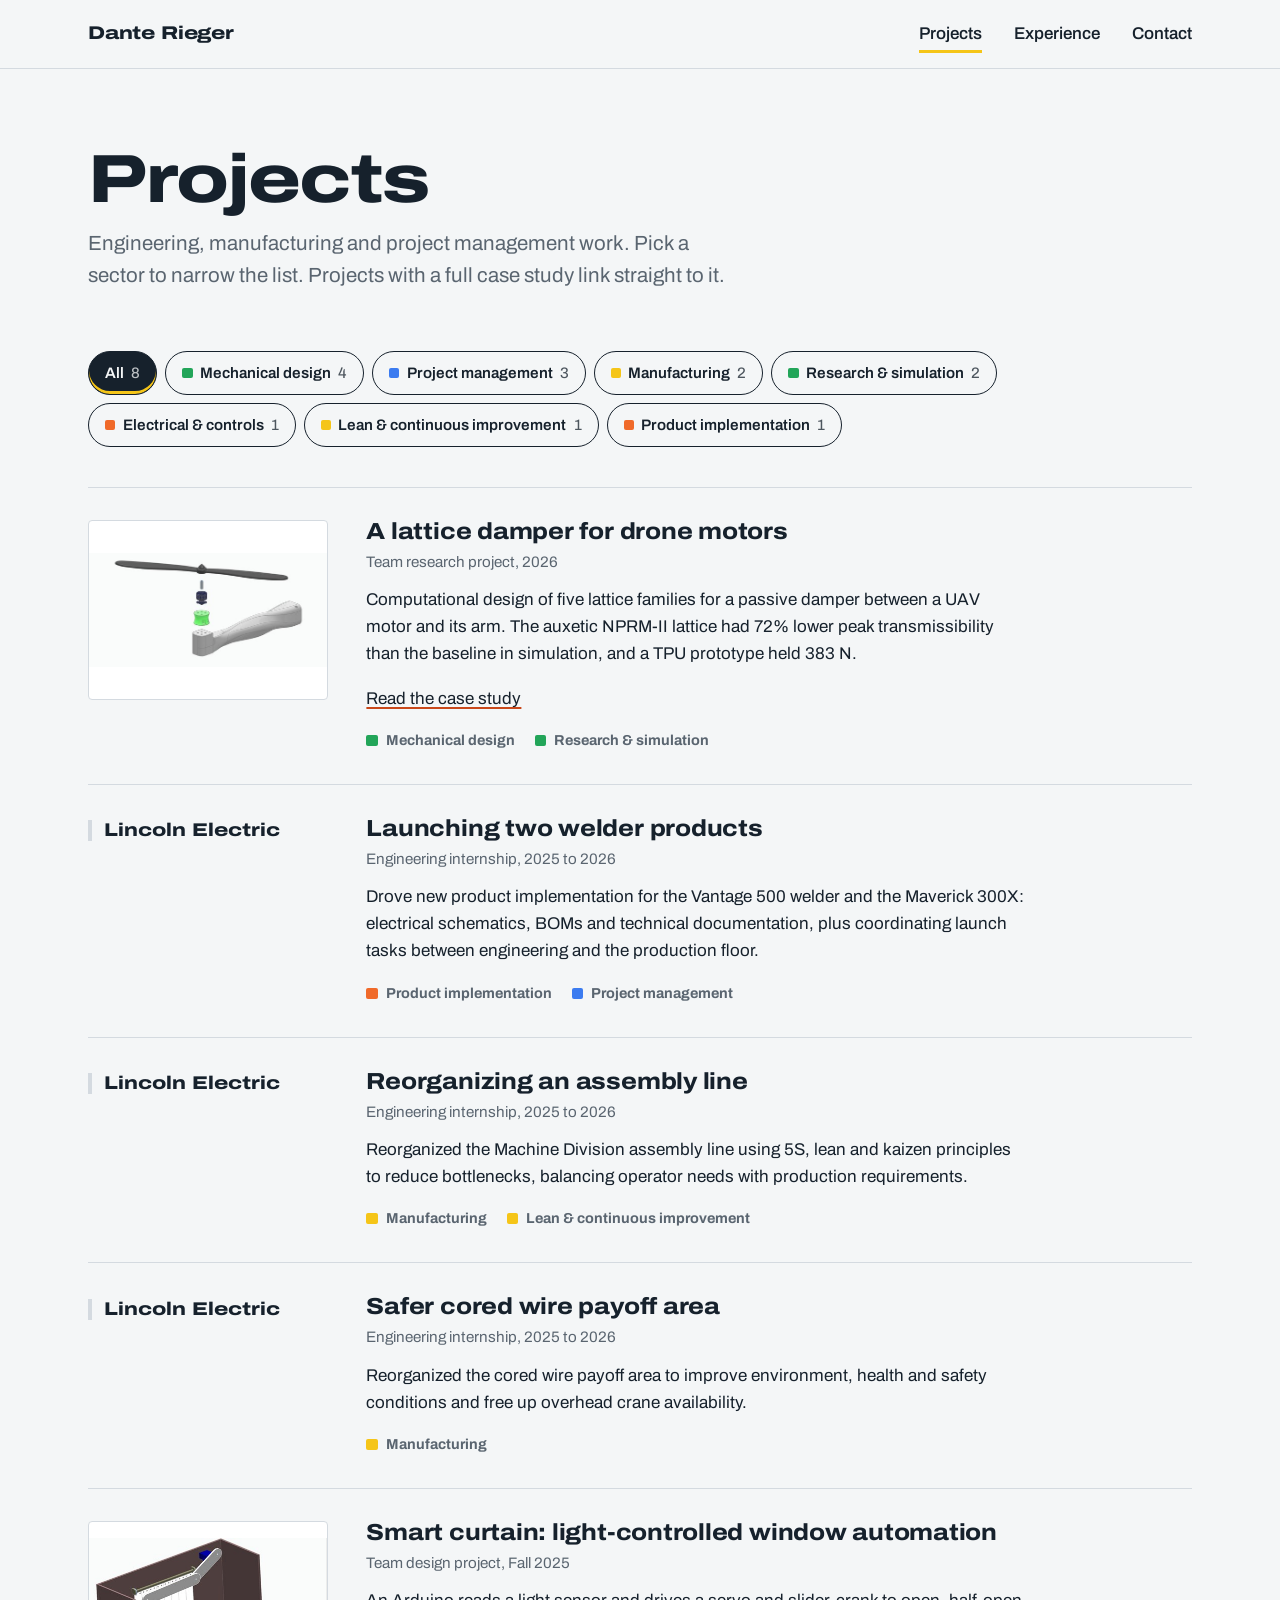
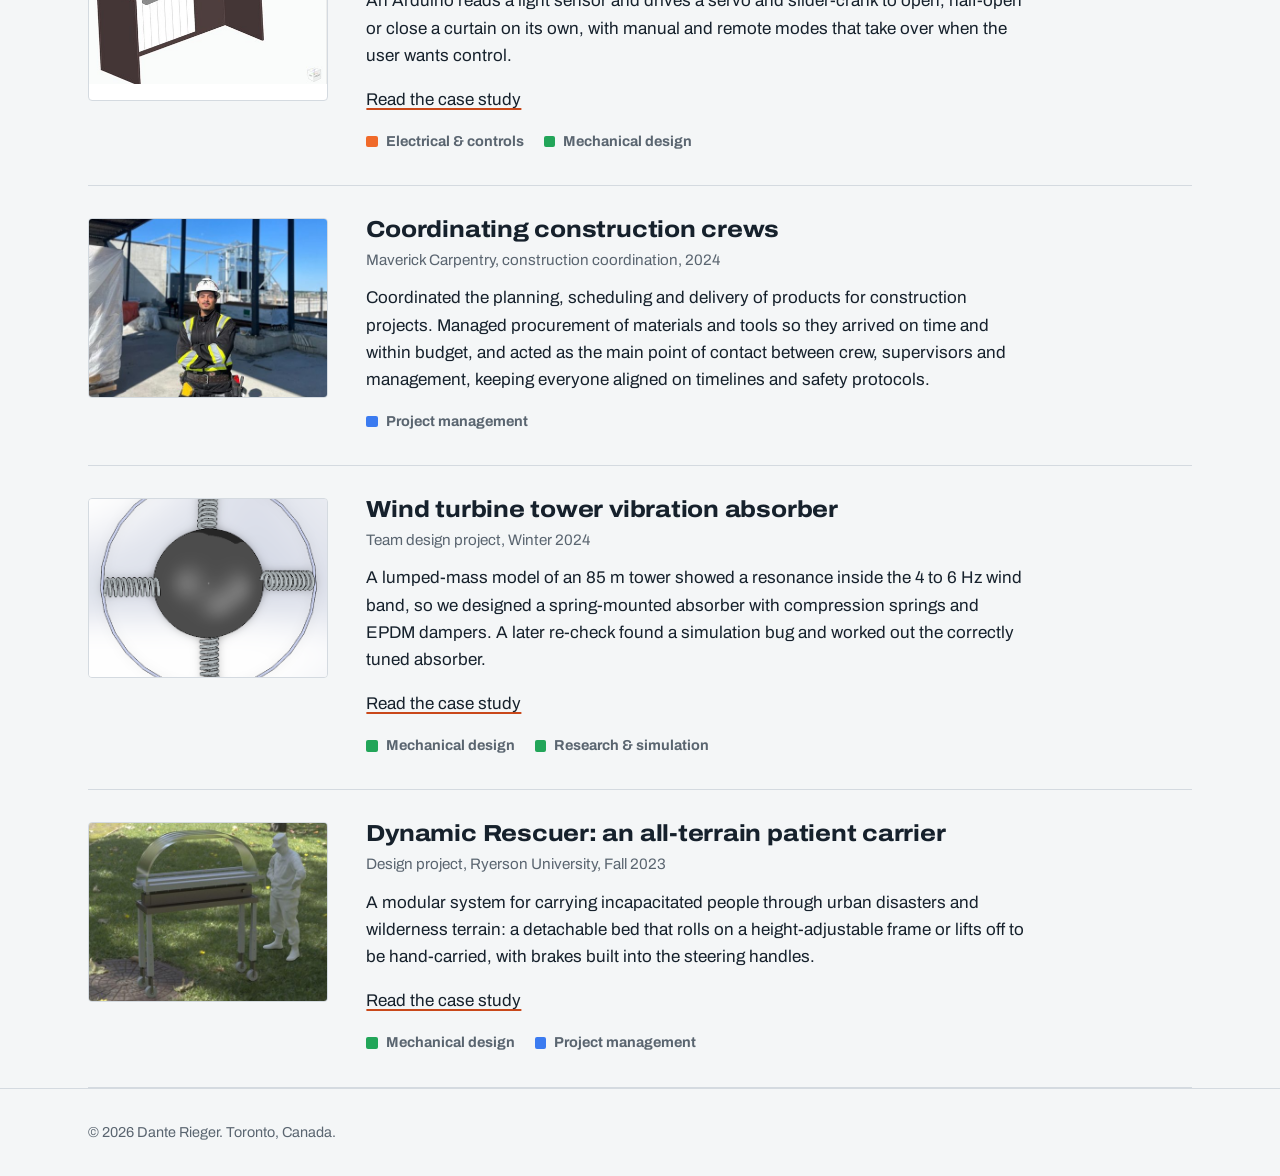
==== projects/index.html @ 5b29e5df "Add a copy button next to the contact email Co-Authored-By: Claude Opus 5.5 <noreply@anthropic.com> " ====
<!doctype html>
<html lang="en">
<head>
  <meta charset="utf-8">
  <meta name="viewport" content="width=device-width, initial-scale=1">
  <meta name="theme-color" content="#f4f6f7">
  <title>Projects | Dante Rieger</title>
  <meta name="description" content="Engineering, manufacturing and project management work by Dante Rieger, sorted by sector.">
  <link rel="canonical" href="https://danterieger.github.io/projects/">
  <meta property="og:type" content="website">
  <meta property="og:site_name" content="Dante Rieger">
  <meta property="og:url" content="https://danterieger.github.io/projects/">
  <meta property="og:title" content="Projects | Dante Rieger">
  <meta property="og:description" content="Engineering, manufacturing and project management work by Dante Rieger, sorted by sector.">
  <meta property="og:image" content="https://danterieger.github.io/assets/img/me/social-card.jpg">
  <meta property="og:image:width" content="1200">
  <meta property="og:image:height" content="630">
  <meta name="twitter:card" content="summary_large_image">
  <link rel="preconnect" href="https://fonts.googleapis.com">
  <link rel="preconnect" href="https://fonts.gstatic.com" crossorigin>
  <link href="https://fonts.googleapis.com/css2?family=Archivo:wdth,wght@62..125,100..900&display=swap" rel="stylesheet">
  <link rel="stylesheet" href="../assets/css/site.css?v=1795053204">
  <link rel="icon" href="data:image/svg+xml,%3Csvg xmlns='http://www.w3.org/2000/svg' viewBox='0 0 32 32'%3E%3Crect width='32' height='32' rx='6' fill='%2316212c'/%3E%3Cpath d='M7 9h18l-5 7 5 7H7l5-7z' fill='none' stroke='%234ade80' stroke-width='2.5' stroke-linejoin='round'/%3E%3C/svg%3E">
</head>
<body>
  <a class="skip" href="#main">Skip to content</a>

  <header class="site-header">
    <div class="wrap">
      <a class="brand" href="../">Dante Rieger</a>
      <nav class="site-nav" aria-label="Main">
        <ul>
          <li><a href="./" aria-current="page">Projects</a></li>
          <li><a href="../#experience">Experience</a></li>
          <li><a href="../#contact">Contact</a></li>
        </ul>
      </nav>
    </div>
  </header>

  <main id="main">
    <div class="wrap">
      <header class="page-head">
        <h1>Projects</h1>
        <p class="lede">Engineering, manufacturing and project management work. Pick a sector to narrow the list. Projects with a full case study link straight to it.</p>
      </header>

      <div role="group" aria-label="Filter projects by sector">
        <ul class="filters" data-filters></ul>
      </div>
      <p class="muted" data-filter-status aria-live="polite" hidden></p>

      <!--
        To add a project: copy one <li class="project"> block below.
        data-sectors takes a comma-separated list. Sector filter buttons are built
        automatically from whatever sectors appear here (e.g. "Electrical & controls",
        "Software & integration").
      -->
      <ol class="project-list" data-projects>
        <li class="project" id="uav-damper" data-sectors="Mechanical design,Research & simulation">
          <a class="project-thumb" href="uav-vibration-damper.html" tabindex="-1" aria-hidden="true">
            <img src="../assets/img/projects/uav-vibration-damper/exploded-assembly-thumb.jpg" alt="" loading="lazy" width="520" height="249">
          </a>
          <div>
            <h2><a href="uav-vibration-damper.html">A lattice damper for drone motors</a></h2>
            <p class="meta">Team research project, 2026</p>
            <p>Computational design of five lattice families for a passive damper between a UAV motor and its arm. The auxetic NPRM-II lattice had 72% lower peak transmissibility than the baseline in simulation, and a TPU prototype held 383 N.</p>
            <p><a href="uav-vibration-damper.html">Read the case study</a></p>
            <p class="sectors">Mechanical design, Research &amp; simulation</p>
          </div>
        </li>

        <li class="project" id="welder-launches" data-sectors="Product implementation,Project management">
          <p class="project-org" aria-hidden="true">Lincoln Electric</p>
          <div>
            <h2>Launching two welder products</h2>
            <p class="meta">Engineering internship, 2025 to 2026</p>
            <p>Drove new product implementation for the Vantage 500 welder and the Maverick 300X: electrical schematics, BOMs and technical documentation, plus coordinating launch tasks between engineering and the production floor.</p>
            <p class="sectors">Product implementation, Project management</p>
          </div>
        </li>

        <li class="project" id="assembly-line" data-sectors="Manufacturing,Lean & continuous improvement">
          <p class="project-org" aria-hidden="true">Lincoln Electric</p>
          <div>
            <h2>Reorganizing an assembly line</h2>
            <p class="meta">Engineering internship, 2025 to 2026</p>
            <p>Reorganized the Machine Division assembly line using 5S, lean and kaizen principles to reduce bottlenecks, balancing operator needs with production requirements.</p>
            <p class="sectors">Manufacturing, Lean &amp; continuous improvement</p>
          </div>
        </li>

        <li class="project" id="cored-wire" data-sectors="Manufacturing">
          <p class="project-org" aria-hidden="true">Lincoln Electric</p>
          <div>
            <h2>Safer cored wire payoff area</h2>
            <p class="meta">Engineering internship, 2025 to 2026</p>
            <p>Reorganized the cored wire payoff area to improve environment, health and safety conditions and free up overhead crane availability.</p>
            <p class="sectors">Manufacturing</p>
          </div>
        </li>

        <li class="project" id="smart-curtain" data-sectors="Electrical & controls,Mechanical design">
          <a class="project-thumb" href="smart-curtain.html" tabindex="-1" aria-hidden="true">
            <img src="../assets/img/projects/smart-curtain/cad-mechanism-thumb.jpg" alt="" loading="lazy" width="473" height="291">
          </a>
          <div>
            <h2><a href="smart-curtain.html">Smart curtain: light-controlled window automation</a></h2>
            <p class="meta">Team design project, Fall 2025</p>
            <p>An Arduino reads a light sensor and drives a servo and slider-crank to open, half-open or close a curtain on its own, with manual and remote modes that take over when the user wants control.</p>
            <p><a href="smart-curtain.html">Read the case study</a></p>
            <p class="sectors">Electrical &amp; controls, Mechanical design</p>
          </div>
        </li>
        <li class="project" id="construction" data-sectors="Project management">
          <div class="project-thumb is-photo" aria-hidden="true"><img src="../assets/img/projects/construction/site-thumb.jpg" style="object-position: 50% 78%" alt="" loading="lazy" width="520" height="694"></div>
          <div>
            <h2>Coordinating construction crews</h2>
            <p class="meta">Maverick Carpentry, construction coordination, 2024</p>
            <p>Coordinated the planning, scheduling and delivery of products for construction projects. Managed procurement of materials and tools so they arrived on time and within budget, and acted as the main point of contact between crew, supervisors and management, keeping everyone aligned on timelines and safety protocols.</p>
            <p class="sectors">Project management</p>
          </div>
        </li>

        <li class="project" id="wind-turbine-absorber" data-sectors="Mechanical design,Research & simulation">
          <a class="project-thumb" href="wind-turbine-absorber.html" tabindex="-1" aria-hidden="true">
            <img src="../assets/img/projects/wind-turbine-absorber/absorber-top.png" alt="" loading="lazy" width="515" height="567" style="object-fit: cover">
          </a>
          <div>
            <h2><a href="wind-turbine-absorber.html">Wind turbine tower vibration absorber</a></h2>
            <p class="meta">Team design project, Winter 2024</p>
            <p>A lumped-mass model of an 85 m tower showed a resonance inside the 4 to 6 Hz wind band, so we designed a spring-mounted absorber with compression springs and EPDM dampers. A later re-check found a simulation bug and worked out the correctly tuned absorber.</p>
            <p><a href="wind-turbine-absorber.html">Read the case study</a></p>
            <p class="sectors">Mechanical design, Research &amp; simulation</p>
          </div>
        </li>
        <li class="project" id="carrying-system" data-sectors="Mechanical design,Project management">
          <a class="project-thumb" href="dynamic-rescuer.html" tabindex="-1" aria-hidden="true">
            <img src="../assets/img/projects/dynamic-rescuer/render-thumb.jpg" alt="" loading="lazy" width="520" height="416" style="object-fit: cover">
          </a>
          <div>
            <h2><a href="dynamic-rescuer.html">Dynamic Rescuer: an all-terrain patient carrier</a></h2>
            <p class="meta">Design project, Ryerson University, Fall 2023</p>
            <p>A modular system for carrying incapacitated people through urban disasters and wilderness terrain: a detachable bed that rolls on a height-adjustable frame or lifts off to be hand-carried, with brakes built into the steering handles.</p>
            <p><a href="dynamic-rescuer.html">Read the case study</a></p>
            <p class="sectors">Mechanical design, Project management</p>
          </div>
        </li>

      </ol>
    </div>
  </main>

  <footer class="site-footer">
    <div class="wrap">
      <p>© 2026 Dante Rieger. Toronto, Canada.</p>
    </div>
  </footer>

  <script src="../assets/js/projects.js?v=1795053204" defer></script>
</body>
</html>
---- assets/css/site.css ----
/* Dante Rieger — personal site
   Palette taken from the shop floor: slate ink, safety-yellow floor marking, walkway orange.
   TPU green is reserved for the capstone lattice. */
:root {
  --paper: #f4f6f7;
  --panel: #e8efea;
  --ink: #16212c;
  --ink-2: #223140;
  --graphite: #5a6570;
  --rule: #d4dae0;
  --yellow: #f5c518;     /* floor marking: structural accents only, never small text on paper */
  --orange: #c9481a;     /* text-safe walkway orange for link underlines and focus */
  --green: #157a41;
  --tpu: #22a559;
  --tpu-light: #4ade80;
  --on-ink: #eef2f4;
  --on-ink-2: #b7c2cc;

  --font: "Archivo", system-ui, -apple-system, "Segoe UI", sans-serif;
  --measure: 66ch;
  --wrap: 74rem;
  --gutter: clamp(1rem, 4vw, 2.5rem);
  --section: clamp(4rem, 9vw, 7rem);
}

*,
*::before,
*::after { box-sizing: border-box; }

html { -webkit-text-size-adjust: 100%; scroll-behavior: smooth; }
@media (prefers-reduced-motion: reduce) { html { scroll-behavior: auto; } }

body {
  margin: 0;
  background: var(--paper);
  color: var(--ink);
  font-family: var(--font);
  font-size: 1.0625rem;
  line-height: 1.6;
  font-stretch: 100%;
  text-rendering: optimizeLegibility;
}

img { display: block; max-width: 100%; height: auto; }

a { color: var(--ink); text-decoration-color: var(--orange); text-underline-offset: 0.2em; text-decoration-thickness: 2px; }
a:hover { color: var(--orange); }

:focus-visible { outline: 3px solid var(--orange); outline-offset: 3px; border-radius: 2px; }

.skip {
  position: absolute; left: -999px; top: 0.5rem;
  background: var(--ink); color: var(--paper); padding: 0.5rem 0.75rem; z-index: 10;
}
.skip:focus { left: 0.5rem; }

.wrap { width: 100%; max-width: var(--wrap); margin-inline: auto; padding-inline: var(--gutter); }

/* Type scale */
h1, h2, h3 { margin: 0; color: inherit; text-wrap: balance; }
h1 { font-size: clamp(2.5rem, 5.6vw, 4.9rem); line-height: 0.98; font-weight: 800; font-stretch: 125%; letter-spacing: -0.02em; }
h2 { font-size: clamp(1.75rem, 3.4vw, 2.6rem); line-height: 1.05; font-weight: 760; font-stretch: 118%; letter-spacing: -0.01em; }
h3 { font-size: 1.25rem; line-height: 1.25; font-weight: 700; font-stretch: 108%; }
p { margin: 0 0 1em; max-width: var(--measure); }
.lede { font-size: clamp(1.125rem, 1.6vw, 1.3rem); line-height: 1.55; color: var(--graphite); max-width: 54ch; }
.muted { color: var(--graphite); }

/* Header */
.site-header { border-bottom: 1px solid var(--rule); background: var(--paper); }
.site-header .wrap { display: flex; align-items: center; justify-content: space-between; gap: 1rem; min-height: 4.25rem; flex-wrap: wrap; }
.brand { font-weight: 800; font-stretch: 125%; font-size: 1.15rem; color: var(--ink); text-decoration: none; letter-spacing: -0.01em; }
.site-nav ul { list-style: none; display: flex; gap: clamp(1rem, 3vw, 2rem); margin: 0; padding: 0; }
.site-nav a { color: var(--ink); text-decoration: none; font-weight: 550; padding-block: 0.4rem; border-bottom: 3px solid transparent; }
.site-nav a:hover, .site-nav a[aria-current="page"] { color: var(--ink); border-bottom-color: var(--yellow); }

/* Home header sits on the dark hero */
.site-header.on-ink { background: var(--ink); border-bottom-color: var(--ink-2); }
.site-header.on-ink .brand,
.site-header.on-ink .site-nav a { color: var(--on-ink); }

/* Sections */
.section { padding-block: var(--section); }
.section + .section { border-top: 1px solid var(--rule); }
.section-head { margin-bottom: clamp(2rem, 4vw, 3rem); }
.section-head p { margin-top: 0.75rem; }

/* Hero: dark band, photo, floor-marking stripe */
.hero { background: var(--ink); color: var(--on-ink); position: relative; overflow: hidden; }
.hero::after { content: ""; position: absolute; left: 0; right: 0; bottom: 0; height: 14px; background: var(--yellow); box-shadow: 0 -4px 0 var(--on-ink); }
.hero-grid { display: grid; grid-template-columns: minmax(0, 1.1fr) minmax(0, 0.9fr); min-height: min(86vh, 760px); }
.hero-copy { display: flex; flex-direction: column; justify-content: center; padding: clamp(3rem, 7vw, 6rem) clamp(1.5rem, 5vw, 4.5rem) clamp(4rem, 8vw, 6.5rem) max(var(--gutter), calc((100vw - var(--wrap)) / 2 + var(--gutter))); }
.hero h1 { color: #fff; margin-bottom: 1.5rem; }
.hero .lede { color: var(--on-ink-2); margin-bottom: 2.25rem; }
.hero-grid.is-text-only { grid-template-columns: minmax(0, 1fr); min-height: min(64vh, 560px); }
.hero-grid.is-text-only .hero-copy { max-width: calc(var(--wrap) + 2 * var(--gutter)); }
.hero-grid.is-text-only h1 { max-width: 16ch; }
.hero-photo { position: relative; margin: 0; }
.hero-photo img { position: absolute; inset: 0; width: 100%; height: 100%; object-fit: cover; object-position: 50% 35%; }
.hero-links { display: flex; flex-wrap: wrap; gap: 0.75rem 1.75rem; align-items: center; }
.hero-links .text-link { color: var(--on-ink); text-decoration-color: var(--yellow); }
.hero-links .text-link:hover { color: var(--yellow); }

.button {
  display: inline-block; background: var(--yellow); color: var(--ink); text-decoration: none;
  font-weight: 700; padding: 0.85rem 1.35rem; border-radius: 4px;
}
.button:hover { background: #ffd83d; color: var(--ink); }
.text-link { font-weight: 600; }

/* Credentials strip */
.credentials { padding-block: clamp(2.5rem, 5vw, 3.5rem); border-bottom: 1px solid var(--rule); }
.credentials ul { list-style: none; margin: 0; padding: 0; display: grid; grid-template-columns: repeat(4, minmax(0, 1fr)); gap: 1.5rem clamp(1.25rem, 3vw, 2.5rem); }
.credentials li { border-left: 4px solid var(--yellow); padding-left: 1rem; }
.credentials strong { display: block; font-size: clamp(1.6rem, 2.6vw, 2.2rem); font-stretch: 122%; font-weight: 800; line-height: 1.05; margin-bottom: 0.35rem; }
.credentials span { color: var(--graphite); font-size: 0.95rem; line-height: 1.4; display: block; }

/* What I do */
.capabilities { display: grid; grid-template-columns: repeat(2, minmax(0, 1fr)); gap: clamp(2rem, 4vw, 3rem) clamp(1.5rem, 4vw, 3.5rem); list-style: none; margin: 0; padding: 0; }
.capabilities li { border-top: 3px solid var(--ink); padding-top: 1.25rem; }
.capabilities h3 { margin-bottom: 0.6rem; font-size: 1.35rem; }
.capabilities p { color: var(--graphite); margin: 0; }

/* Featured project with the interactive lattice */
.feature { display: grid; grid-template-columns: minmax(0, 1fr) minmax(0, 1fr); gap: clamp(1.5rem, 4vw, 3.5rem); align-items: center; }
.feature h3 { font-size: clamp(1.4rem, 2.4vw, 1.85rem); font-stretch: 115%; font-weight: 760; margin-bottom: 0.9rem; }
.feature h3 a { text-decoration-color: var(--tpu); }
.feature .meta { color: var(--graphite); font-size: 0.95rem; margin-bottom: 0.9rem; }
.stat-row { display: flex; flex-wrap: wrap; gap: 1.25rem 2.25rem; margin: 1.25rem 0 1.75rem; padding: 0; list-style: none; }
.stat-row li { display: flex; flex-direction: column; }
.stat-row strong { font-size: 1.9rem; font-stretch: 120%; font-weight: 800; line-height: 1.1; color: var(--green); }
.stat-row span { color: var(--graphite); font-size: 0.9rem; max-width: 17ch; }
.more-link { margin-top: clamp(2rem, 4vw, 3rem); font-weight: 600; }

.lattice { margin: 0; }
.lattice-stage {
  background: var(--panel); border-radius: 6px; overflow: hidden; cursor: ew-resize;
  touch-action: pan-y; aspect-ratio: 6 / 5;
}
.lattice-stage svg { width: 100%; height: 100%; display: block; }
.lattice-path { fill: none; stroke: var(--tpu); stroke-width: 3; stroke-linejoin: round; vector-effect: non-scaling-stroke; }
.lattice-cell { fill: var(--tpu-light); fill-opacity: 0.35; stroke: var(--green); stroke-width: 3; stroke-linejoin: round; vector-effect: non-scaling-stroke; }
.lattice-controls { display: grid; grid-template-columns: auto 1fr; gap: 0.25rem 1rem; align-items: center; margin-top: 1rem; }
.lattice-controls label { font-weight: 650; font-size: 0.95rem; }
.lattice-controls output { grid-column: 1 / -1; font-size: 0.95rem; font-variant-numeric: tabular-nums; }
.lattice figcaption { margin-top: 0.5rem; font-size: 0.95rem; color: var(--graphite); max-width: 52ch; }
input[type="range"] { width: 100%; accent-color: var(--tpu); }

/* Experience timeline (a real sequence, newest first) */
.timeline { list-style: none; margin: 0; padding: 0; }
.timeline li { display: grid; grid-template-columns: 11rem minmax(0, 1fr); gap: 1.5rem; padding-block: 1.75rem; border-top: 1px solid var(--rule); }
.timeline li:last-child { border-bottom: 1px solid var(--rule); }
.timeline .when { color: var(--graphite); font-variant-numeric: tabular-nums; font-weight: 550; }
.timeline h3 { margin-bottom: 0.25rem; }
.timeline .org { color: var(--graphite); margin-bottom: 0.6rem; }
.timeline ul { margin: 0; padding-left: 1.1rem; max-width: var(--measure); }
.timeline ul li { display: list-item; border: 0; padding: 0; margin-bottom: 0.35rem; }
.timeline ul li:last-child { border: 0; }
.timeline p:last-child { margin-bottom: 0; }

.certs { margin-top: clamp(3rem, 6vw, 4.5rem); }
.certs h3 { font-size: 1.35rem; margin-bottom: 1.25rem; }
.cert-groups { max-width: 48rem; border-bottom: 1px solid var(--rule); }
.cert-group { border-top: 1px solid var(--rule); }
.cert-group summary {
  list-style: none; cursor: pointer; display: flex; align-items: center; gap: 0.75rem;
  padding: 1rem 0.25rem 1rem 0; font-weight: 750; font-stretch: 112%; font-size: 1.1rem;
}
.cert-group summary::-webkit-details-marker { display: none; }
.cert-group summary::after {
  content: ""; margin-left: auto; width: 0.6rem; height: 0.6rem; flex: none;
  border-right: 2.5px solid var(--ink); border-bottom: 2.5px solid var(--ink);
  transform: translateY(-25%) rotate(45deg); transition: transform 0.2s ease;
}
.cert-group[open] summary::after { transform: translateY(15%) rotate(-135deg); }
.cert-group summary:hover .cert-title { text-decoration: underline; text-decoration-color: var(--yellow); text-decoration-thickness: 3px; text-underline-offset: 0.2em; }
.cert-count { font-size: 0.85rem; font-weight: 700; font-stretch: 100%; background: var(--yellow); color: var(--ink); border-radius: 999px; min-width: 1.6rem; padding: 0.05rem 0.5rem; text-align: center; }
.cert-group .cert-list { padding: 0 0 1.25rem; }
.cert-list { list-style: none; margin: 0; padding: 0; display: grid; gap: 0.85rem; }
.cert-list li { border-left: 3px solid var(--rule); padding-left: 0.85rem; }
.cert-list a { text-decoration-color: var(--orange); }
@media (prefers-reduced-motion: reduce) { .cert-group summary::after { transition: none; } }
.cert-list strong { display: block; font-weight: 700; }
.cert-list span { color: var(--graphite); font-size: 0.95rem; }

/* Contact */
.contact { display: grid; grid-template-columns: auto minmax(0, 1fr); gap: clamp(1.5rem, 4vw, 3rem); align-items: center; }
.contact.is-text-only { grid-template-columns: minmax(0, 1fr); }
.contact-photo { width: clamp(7rem, 14vw, 10rem); aspect-ratio: 1; border-radius: 50%; object-fit: cover; box-shadow: 0 0 0 5px var(--yellow); }
.contact h2 { margin-bottom: 0.5rem; }
.contact .lede { margin-bottom: 1.25rem; }
.contact-email { font-size: clamp(1.3rem, 3.6vw, 2.5rem); font-weight: 800; font-stretch: 112%; color: var(--ink); text-decoration-color: var(--yellow); text-decoration-thickness: 4px; text-underline-offset: 0.15em; word-break: break-word; }
.contact-email:hover { color: var(--orange); }
.contact-links { display: flex; flex-wrap: wrap; gap: 0.75rem 2rem; list-style: none; padding: 0; margin: 1.5rem 0 0; font-weight: 600; }

.site-footer { border-top: 1px solid var(--rule); padding-block: 2rem; color: var(--graphite); font-size: 0.9rem; }
.site-footer p { margin: 0; }

/* Projects index */
.page-head { padding-block: clamp(3rem, 6vw, 5rem) clamp(1.5rem, 3vw, 2.5rem); }
.page-head h1 { font-size: clamp(2.4rem, 5.5vw, 4.25rem); margin-bottom: 1rem; }

.filters { display: flex; flex-wrap: wrap; gap: 0.5rem; margin: 0 0 2.5rem; padding: 0; list-style: none; }
.filters button {
  font: inherit; font-size: 0.95rem; font-weight: 600; color: var(--ink); background: transparent;
  border: 1.5px solid var(--ink); border-radius: 999px; padding: 0.45rem 1rem; cursor: pointer;
}
.filters button[aria-pressed="true"] { background: var(--ink); color: var(--paper); box-shadow: inset 0 -3px 0 var(--yellow); }
.filters button:hover:not([aria-pressed="true"]) { background: #fff6cf; }
.filters .count { font-weight: 450; opacity: 0.75; }

.project-list { list-style: none; margin: 0; padding: 0; }
.project { display: grid; grid-template-columns: 15rem minmax(0, 1fr); gap: clamp(1.25rem, 3vw, 2.5rem); padding-block: 2rem; border-top: 1px solid var(--rule); }
.project:last-child { border-bottom: 1px solid var(--rule); }
.project[hidden] { display: none; }
.project-thumb { background: #fff; border: 1px solid var(--rule); border-radius: 4px; overflow: hidden; aspect-ratio: 4 / 3; }
.project-thumb img { width: 100%; height: 100%; object-fit: contain; }
.project-org { margin: 0.2rem 0 0; font-weight: 800; font-stretch: 125%; font-size: 1.15rem; line-height: 1.15; color: var(--ink); border-left: 4px solid var(--rule); padding-left: 0.75rem; align-self: start; }
.project h2 { font-size: 1.45rem; font-stretch: 112%; margin-bottom: 0.35rem; }
.project h2 a { color: inherit; text-decoration: none; }
.project h2 a:hover { text-decoration: underline; text-decoration-color: var(--orange); }
.project .meta { color: var(--graphite); font-size: 0.95rem; margin-bottom: 0.75rem; }
.project .sectors { font-size: 0.9rem; color: var(--graphite); font-weight: 650; margin: 0.75rem 0 0; }

/* Case study */
.case-hero { padding-block: clamp(3rem, 6vw, 5rem) 0; }
.case-hero h1 { font-size: clamp(2.2rem, 5vw, 3.9rem); margin-bottom: 1.25rem; }
.case-meta { display: grid; grid-template-columns: repeat(auto-fit, minmax(12rem, 1fr)); gap: 1.25rem 2rem; margin: 2rem 0 0; padding: 1.5rem 0; border-block: 1px solid var(--rule); }
.case-meta dt { font-size: 0.9rem; color: var(--graphite); }
.case-meta dd { margin: 0.15rem 0 0; font-weight: 600; }
.case-figure { margin: clamp(2rem, 4vw, 3rem) 0 0; }
.case-figure img { background: #fff; border: 1px solid var(--rule); border-radius: 6px; width: 100%; }
.case-figure figcaption { margin-top: 0.6rem; color: var(--graphite); font-size: 0.95rem; }
.prose { max-width: 46rem; }
.prose h2 { margin: clamp(3rem, 6vw, 4.5rem) 0 1.25rem; font-size: clamp(1.6rem, 3vw, 2.2rem); }
.prose ol, .prose ul { padding-left: 1.25rem; max-width: var(--measure); }
.prose li { margin-bottom: 0.5rem; }
.table-scroll { overflow-x: auto; margin: 1.5rem 0; }
table { border-collapse: collapse; width: 100%; font-size: 0.97rem; font-variant-numeric: tabular-nums; }
th, td { text-align: left; padding: 0.65rem 0.9rem 0.65rem 0; border-bottom: 1px solid var(--rule); vertical-align: top; }
th { font-weight: 700; border-bottom: 2px solid var(--ink); }
tr.is-selected td { font-weight: 700; }
tr.is-selected td:first-child { box-shadow: inset 3px 0 0 var(--tpu); padding-left: 0.6rem; }
.wide-figure { margin: 2rem 0; }
.wide-figure img { background: #fff; border: 1px solid var(--rule); border-radius: 6px; }
.wide-figure figcaption { margin-top: 0.6rem; color: var(--graphite); font-size: 0.95rem; }
.poster-figure { max-width: 26rem; }
.back-link { display: inline-block; margin-top: 3rem; font-weight: 600; }

/* Responsive */
@media (max-width: 960px) {
  .credentials ul { grid-template-columns: repeat(2, minmax(0, 1fr)); }
}
@media (max-width: 860px) {
  .hero-grid { grid-template-columns: 1fr; min-height: 0; }
  .hero-copy { padding: 3rem var(--gutter) 2.5rem; }
  .hero-photo { aspect-ratio: 4 / 5; max-height: 34rem; }
  .feature, .capabilities { grid-template-columns: 1fr; }
  .lattice-stage { aspect-ratio: 4 / 3; }
}
@media (max-width: 640px) {
  .timeline > li { grid-template-columns: 1fr; gap: 0.35rem; }
  .project { grid-template-columns: 1fr; }
  .project-thumb { max-width: 22rem; }
  .project-org { margin: 0; }
  .contact { grid-template-columns: 1fr; }
  .site-header .wrap { padding-block: 0.75rem; }
}

/* ===== v3: light editorial base + colour chapters ===== */

/* Intro: large name, quiet fact row, statement */
.intro { padding-block: clamp(2.5rem, 6vw, 5rem) clamp(3.5rem, 7vw, 6rem); border-bottom: 1px solid var(--rule); }
.name > span { display: block; }
.name > span + span { text-align: right; }
.name {
  display: block;
  font-size: clamp(3.4rem, 12.4vw, 11.25rem); line-height: 0.92; font-weight: 800; font-stretch: 125%;
  letter-spacing: -0.035em; margin: 0 0 clamp(1.5rem, 3vw, 2.5rem);
}
.intro-meta {
  list-style: none; margin: 0; padding: 0.9rem 0 0; border-top: 2px solid var(--ink);
  display: grid; grid-template-columns: repeat(4, minmax(0, 1fr)); gap: 1rem clamp(1rem, 3vw, 2rem);
  font-size: 0.95rem; line-height: 1.45; font-weight: 600;
}
.intro-meta span { color: var(--graphite); font-weight: 450; }
.intro-meta a { font-weight: 600; }
.intro-body { display: grid; grid-template-columns: minmax(0, 1.6fr) minmax(0, 1fr); gap: clamp(1.5rem, 5vw, 5rem); margin-top: clamp(3rem, 7vw, 6rem); align-items: end; }
.statement { margin: 0; font-size: clamp(2.4rem, 5.2vw, 4.5rem); line-height: 1.0; font-weight: 760; font-stretch: 115%; letter-spacing: -0.015em; max-width: 18ch; text-wrap: balance; }
.intro-body .lede { margin-bottom: 1.5rem; }
.intro .button { background: var(--ink); color: var(--paper); }
.intro .button:hover { background: var(--ink-2); color: #fff; }

/* Colour chapters (one per major body of work) */
.chapter { padding-block: clamp(4.5rem, 10vw, 8rem); }
.chapter-grid { display: grid; grid-template-columns: minmax(0, 1fr) minmax(0, 1fr); gap: clamp(2rem, 6vw, 5.5rem); align-items: center; }
.chapter h2 { font-size: clamp(2.1rem, 4.4vw, 3.6rem); line-height: 1.0; font-stretch: 120%; margin: 0 0 1.25rem; }
.chapter-meta { font-size: 0.95rem; font-weight: 600; margin-bottom: 1rem; }
.chapter-copy > p:not(.chapter-meta) { font-size: 1.1rem; }
.chapter-stats { list-style: none; display: flex; flex-wrap: wrap; gap: 1.5rem 3rem; margin: 2rem 0 2.25rem; padding: 0; }
.chapter-stats li { display: flex; flex-direction: column; max-width: 15rem; }
.chapter-stats strong { font-size: clamp(2.4rem, 4.5vw, 3.6rem); font-weight: 800; font-stretch: 125%; line-height: 1; margin-bottom: 0.4rem; }
.chapter-stats span { font-size: 0.95rem; line-height: 1.4; }
.chapter-list { margin: 1.5rem 0 2.25rem; padding-left: 1.1rem; }
.chapter-list li { margin-bottom: 0.4rem; font-weight: 550; }
.chapter-link { font-weight: 700; font-size: 1.05rem; text-decoration-thickness: 2px; }

.chapter-capstone { background: #0b4a2c; color: #e9f5ee; }
.chapter-capstone h2 { color: #fff; }
.chapter-capstone .chapter-meta, .chapter-capstone .chapter-stats span { color: #a9d8bc; }
.chapter-capstone .chapter-stats strong { color: var(--tpu-light); }
.chapter-capstone .chapter-link { color: #fff; text-decoration-color: var(--tpu-light); }
.chapter-capstone .chapter-link:hover { color: var(--tpu-light); }
.chapter-capstone .lattice-controls, .chapter-capstone .lattice-controls output { color: #e9f5ee; }
.chapter-capstone .lattice figcaption { color: #a9d8bc; }
.chapter-capstone :focus-visible { outline-color: var(--tpu-light); }

.chapter-floor { background: var(--yellow); color: var(--ink); }
.chapter-floor .chapter-meta { color: #4a3b00; }
.chapter-floor .chapter-link { color: var(--ink); text-decoration-color: var(--ink); }
.chapter-floor .chapter-link:hover { color: #000; }
.chapter-floor :focus-visible { outline-color: var(--ink); }
.chapter-figure { margin: 0; display: flex; flex-direction: column; align-items: flex-start; justify-self: center; }
.chapter-figure strong { font-size: clamp(9rem, 26vw, 20rem); line-height: 0.8; font-weight: 800; font-stretch: 125%; letter-spacing: -0.05em; }
.chapter-figure span { font-size: 1.1rem; font-weight: 650; margin-top: 0.75rem; max-width: 14ch; }

/* Project index */
.index-head { display: flex; justify-content: space-between; align-items: baseline; gap: 1rem; flex-wrap: wrap; }
.index-head a { font-weight: 600; }
.index-list { list-style: none; margin: 0; padding: 0; counter-reset: ix 8; border-top: 2px solid var(--ink); }
.index-list li { counter-increment: ix -1; border-bottom: 1px solid var(--rule); }
.index-list a {
  display: grid; grid-template-columns: 3rem minmax(0, 2.2fr) minmax(0, 1.3fr) 5rem; gap: 1rem; align-items: baseline;
  padding: 1.05rem 0; text-decoration: none; color: var(--ink);
}
.index-list a::before { content: counter(ix, decimal-leading-zero); color: var(--graphite); font-variant-numeric: tabular-nums; font-size: 0.95rem; }
.index-list .ix-title { font-weight: 700; font-stretch: 110%; font-size: 1.2rem; }
.index-list .ix-type { color: var(--graphite); }
.index-list .ix-year { text-align: right; color: var(--graphite); font-variant-numeric: tabular-nums; }
.index-list a:hover { background: #fff6cf; }
.index-list a:hover .ix-title { text-decoration: underline; text-decoration-color: var(--orange); text-decoration-thickness: 2px; text-underline-offset: 0.2em; }

@media (max-width: 860px) {
  .intro-meta { grid-template-columns: repeat(2, minmax(0, 1fr)); }
  .intro-body, .chapter-grid { grid-template-columns: 1fr; }
  .chapter-figure { justify-self: start; }
}
@media (max-width: 640px) {
  .index-list a { grid-template-columns: 2.25rem minmax(0, 1fr) auto; }
  .index-list .ix-type { display: none; }
}

/* ===== v4: colour rhythm + motion ===== */
:root {
  --c-mech: #22a559;   /* mechanical design */
  --c-mfg: #f5c518;    /* manufacturing */
  --c-pm: #3b7bf0;     /* project management */
  --c-elec: #f06a2a;   /* electrical, product launches */
  --walkway: #ec6a2c;
}

/* Bands: kill hairlines between coloured sections */
.band-ink, .band-orange, .chapter { border-top: 0 !important; }
.band-ink + .section, .band-orange + .section, .chapter + .section { border-top: 0; }

.band-ink { background: var(--ink); color: var(--on-ink); }
.band-ink h2, .band-ink h3 { color: #fff; }
.band-ink a { color: #fff; text-decoration-color: var(--yellow); }
.band-ink :focus-visible { outline-color: var(--yellow); }

/* What I do on dark, each card keyed to its sector colour */
.band-ink .capabilities li { border-top: 4px solid var(--sector, var(--yellow)); }
.band-ink .capabilities p { color: var(--on-ink-2); }
.band-ink .capabilities h3 { transition: color 0.2s ease; }
.band-ink .capabilities li:hover h3 { color: var(--sector); }

/* Tools ticker */
.ticker { display: flex; overflow: hidden; margin-top: clamp(3.5rem, 7vw, 5.5rem); border-block: 1px solid var(--ink-2); padding-block: 1.1rem;
  -webkit-mask-image: linear-gradient(90deg, transparent, #000 8%, #000 92%, transparent); mask-image: linear-gradient(90deg, transparent, #000 8%, #000 92%, transparent); }
.ticker-track { list-style: none; margin: 0; padding: 0; display: flex; flex: none; gap: 3rem; padding-right: 3rem; animation: ticker 48s linear infinite; }
.ticker-track li { white-space: nowrap; font-size: clamp(1.15rem, 2vw, 1.5rem); font-weight: 700; font-stretch: 118%; color: var(--on-ink-2); }
.ticker-track li:nth-child(4n+1) { color: var(--c-mfg); }
.ticker:hover .ticker-track { animation-play-state: paused; }
@keyframes ticker { to { transform: translateX(-100%); } }

/* Orange contact band */
.band-orange { background: var(--walkway); color: var(--ink); }
.band-orange .lede { color: #2b1408; }
.band-orange .contact-email { color: var(--ink); text-decoration-color: var(--ink); }
.band-orange .contact-email:hover { color: #fff; text-decoration-color: #fff; }
.band-orange a { color: var(--ink); text-decoration-color: var(--ink); }
.band-orange a:hover { color: #fff; }
.band-orange :focus-visible { outline-color: var(--ink); }

.site-footer.band-ink { color: var(--on-ink-2); border-top: 0; }

/* Project index: sector colour chips and coloured hover fill */
.index-list li { position: relative; }
.index-list a { position: relative; z-index: 1; transition: padding-left 0.25s ease; }
.index-list li::before { content: ""; position: absolute; inset: 0; background: var(--sector); opacity: 0; transform: scaleX(0); transform-origin: left; transition: transform 0.35s ease, opacity 0.35s ease; z-index: 0; }
.index-list li:hover::before, .index-list li:focus-within::before { opacity: 0.16; transform: scaleX(1); }
.index-list li:hover a, .index-list li:focus-within a { padding-left: 0.75rem; }
.index-list a:hover { background: transparent; }
.index-list .ix-title::before { content: ""; display: inline-block; width: 0.7rem; height: 0.7rem; border-radius: 2px; background: var(--sector); margin-right: 0.7rem; vertical-align: 0.05em; }

/* Name entrance: each line rises out of its own mask, once */
.name > span { overflow: hidden; padding: 0.14em 0.04em 0.24em; margin: -0.14em -0.04em -0.24em; }
.name-line { display: inline-block; }
.js-motion .name-line { transform: translateY(105%); }
.js-motion.is-loaded .name-line { transform: none; transition: transform 0.9s cubic-bezier(0.2, 0.7, 0.1, 1); }
.js-motion.is-loaded .name > span + span .name-line { transition-delay: 0.12s; }

/* Chapter content eases in when reached */
.js-motion .chapter-copy, .js-motion .chapter-figure { opacity: 0; transform: translateY(24px); transition: opacity 0.7s ease, transform 0.7s ease; }
.js-motion .chapter.in-view .chapter-copy, .js-motion .chapter.in-view .chapter-figure { opacity: 1; transform: none; }
.js-motion .chapter.in-view .chapter-figure { transition-delay: 0.15s; }

.button { transition: transform 0.15s ease, background-color 0.15s ease; }
.button:hover { transform: translateY(-2px); }

@media (prefers-reduced-motion: reduce) {
  .ticker-track { animation: none; }
  .ticker { -webkit-mask-image: none; mask-image: none; }
  .ticker-track[aria-hidden="true"] { display: none; }
  .ticker-track { flex-wrap: wrap; gap: 0.5rem 2rem; }
  .ticker { overflow: visible; }
  .js-motion .name-line, .js-motion .chapter-copy, .js-motion .chapter-figure { transform: none !important; opacity: 1 !important; transition: none !important; }
  .index-list li::before, .index-list a, .button { transition: none; }
}

/* ===== v5: colour meaning + smooth colour blending ===== */

/* Sector labels: a coloured square plus the sector name, so the colour code teaches itself */
.sector-tag { display: flex; align-items: center; gap: 0.5rem; margin: 0 0 0.6rem; font-size: 0.9rem; font-weight: 700; color: var(--sector); }
.sector-tag::before { content: ""; width: 0.7rem; height: 0.7rem; border-radius: 2px; background: var(--sector); flex: none; }

.chapter-tag { display: inline-flex; align-items: center; gap: 0.5rem; margin: 0 0 1rem; padding: 0.3rem 0.8rem 0.3rem 0.6rem; border: 1.5px solid currentColor; border-radius: 999px; font-size: 0.9rem; font-weight: 700; }
.chapter-tag::before { content: ""; width: 0.65rem; height: 0.65rem; border-radius: 2px; background: currentColor; }
.chapter-capstone .chapter-tag { color: var(--tpu-light); }
.chapter-floor .chapter-tag { color: var(--ink); }

/* Ticker words coloured by the sector they belong to */
.ticker-track li { color: var(--sector, var(--on-ink-2)); }
.ticker-track li:nth-child(4n+1) { color: var(--sector, var(--on-ink-2)); }

/* Certifications heading matches Experience */
.certs h2 { margin-bottom: clamp(1.5rem, 3vw, 2rem); }

/* Smooth colour seams: a tall, eased gradient band between coloured sections.
   Mixed in OKLab so hues stay clean (green to yellow passes through lime, not mud),
   with many eased stops plus a faint grain so no banding is visible. */
.band-ink[data-bg] { background: var(--ink); }
.chapter-capstone { background: #0b4a2c; }
.chapter-floor { background: var(--yellow); }
.section.index { background: var(--paper); }
.band-orange { background: var(--walkway); }
.site-footer.band-ink { background: var(--ink); }

.seam {
  position: relative; height: clamp(8rem, 18vw, 15rem); margin-block: -1px;
  background: linear-gradient(to bottom, var(--from), var(--to));
  background: linear-gradient(to bottom,
    var(--from) 0%,
    color-mix(in oklab, var(--from) 97%, var(--to)) 8%,
    color-mix(in oklab, var(--from) 90%, var(--to)) 17%,
    color-mix(in oklab, var(--from) 78%, var(--to)) 27%,
    color-mix(in oklab, var(--from) 62%, var(--to)) 38%,
    color-mix(in oklab, var(--from) 50%, var(--to)) 45%,
    color-mix(in oklab, var(--from) 38%, var(--to)) 52%,
    color-mix(in oklab, var(--from) 22%, var(--to)) 63%,
    color-mix(in oklab, var(--from) 10%, var(--to)) 75%,
    color-mix(in oklab, var(--from) 3%, var(--to)) 87%,
    var(--to) 100%);
}
.seam::after {
  content: ""; position: absolute; inset: 0; pointer-events: none; opacity: 0.09; mix-blend-mode: overlay;
  background-image: url("data:image/svg+xml,%3Csvg xmlns='http://www.w3.org/2000/svg' width='160' height='160'%3E%3Cfilter id='n'%3E%3CfeTurbulence type='fractalNoise' baseFrequency='0.9' numOctaves='2' stitchTiles='stitch'/%3E%3C/filter%3E%3Crect width='100%25' height='100%25' filter='url(%23n)'/%3E%3C/svg%3E");
}
/* The seam supplies the breathing room, so the sections on either side tighten up */
.seam + section, .seam + .section { padding-top: clamp(1rem, 2.5vw, 2rem); }
section:has(+ .seam) { padding-bottom: clamp(1rem, 2.5vw, 2rem); }
main:has(> .seam:last-child) + .site-footer { padding-top: 1rem; }

/* Projects page: same colour code on filters and sector lines */
.filters button { display: inline-flex; align-items: center; gap: 0.45rem; }
.filters .chip { width: 0.65rem; height: 0.65rem; border-radius: 2px; background: var(--sector); }
.project .sectors { display: flex; flex-wrap: wrap; gap: 0.35rem 1.25rem; }
.project .sectors .sector-tag { margin: 0; }
.project .sectors .sector-tag { color: var(--graphite); }

/* Yellow chapter: a real three-step sequence instead of a lone number */
.chapter-floor .chapter-figure { justify-self: stretch; align-items: stretch; }
.steps-title { margin: 0 0 1rem; font-weight: 700; font-size: 0.95rem; }
.chapter-steps { list-style: none; margin: 0; padding: 0; counter-reset: step; }
.chapter-steps li { counter-increment: step; display: grid; grid-template-columns: clamp(4rem, 8vw, 6.5rem) minmax(0, 1fr); gap: 0 1.25rem; padding-block: 1.1rem; border-top: 3px solid var(--ink); }
.chapter-steps li:last-child { border-bottom: 3px solid var(--ink); }
.chapter-steps li::before { content: counter(step, decimal-leading-zero); grid-row: span 2; font-size: clamp(2.6rem, 5vw, 4rem); line-height: 0.9; font-weight: 800; font-stretch: 125%; letter-spacing: -0.03em; }
.chapter-steps strong { font-size: clamp(1.25rem, 2vw, 1.6rem); font-weight: 800; font-stretch: 115%; line-height: 1.15; }
.chapter-steps span { font-size: 1rem; margin-top: 0.25rem; }
.js-motion .chapter-steps li { opacity: 0; transform: translateX(20px); transition: opacity 0.6s ease, transform 0.6s ease; }
.js-motion .chapter.in-view .chapter-steps li { opacity: 1; transform: none; }
.js-motion .chapter.in-view .chapter-steps li:nth-child(2) { transition-delay: 0.15s; }
.js-motion .chapter.in-view .chapter-steps li:nth-child(3) { transition-delay: 0.3s; }
@media (prefers-reduced-motion: reduce) { .js-motion .chapter-steps li { opacity: 1 !important; transform: none !important; } }
@media (max-width: 860px) { .intro-body { grid-template-columns: 1fr; } }

.chapter-steps span { max-width: none; font-weight: 500; grid-column: 2; }
.chapter-steps strong { grid-column: 2; }
/* Green to yellow goes through fresh greens and lime, never olive */
.seam.seam-lime {
  background: linear-gradient(to top, #0b4a2c 0%, #0f5a33 12%, #17773f 26%, #2a9a49 40%, #5cb84a 53%, #9ccd42 66%, #d0cf2c 80%, #ebc91f 91%, #f5c518 100%);
}

/* Canvas-rendered seams replace the CSS gradient and grain once drawn */
.seam.is-rendered::after { display: none; }
.seam { height: clamp(10rem, 22vw, 18rem); }

/* Experience role titles a step larger */
.timeline h3 { font-size: clamp(1.3rem, 1.9vw, 1.55rem); font-stretch: 112%; line-height: 1.2; }
.cert-list strong a { color: inherit; text-decoration-color: var(--orange); }

/* Case studies: one centred reading column instead of hugging the left edge */
.case { max-width: calc(44rem + 2 * var(--gutter)); }
.case .prose { max-width: none; }
.case .prose > p, .case .prose > ol, .case .prose > ul { max-width: none; }
.case .case-hero .lede { max-width: none; }
.case .table-scroll { margin-inline: 0; }
.case .case-figure, .case .wide-figure:not(.poster-figure) { width: min(64rem, calc(100vw - 2 * var(--gutter))); margin-left: 50%; transform: translateX(-50%); }
.case .poster-figure { margin-inline: auto; }

.case .case-meta { grid-template-columns: repeat(2, minmax(0, 1fr)); }
@media (max-width: 520px) { .case .case-meta { grid-template-columns: 1fr; } }

/* Case study section titles a step larger */
.case .prose h2 { font-size: clamp(1.9rem, 3.6vw, 2.75rem); margin-top: clamp(3.5rem, 7vw, 5rem); }

/* ===== Audit fixes (Vercel web interface guidelines + taste-skill checks) ===== */
/* Slide-in content may never widen the page */
.chapter { overflow-x: clip; }
html { -webkit-tap-highlight-color: transparent; }
a, button, summary, input { touch-action: manipulation; }
#experience, #contact { scroll-margin-top: 1rem; }

/* Tap targets of at least 44px on touch screens */
.skip { min-height: 44px; display: inline-flex; align-items: center; }
.filters button { min-height: 44px; }
@media (max-width: 860px), (pointer: coarse) {
  .site-nav a, .brand { display: inline-flex; align-items: center; min-height: 44px; }
  .chapter-link, .text-link, .back-link, .index-head a, .contact-links a, .more-link a, .intro-meta a, .cert-list strong a {
    display: inline-flex; align-items: center; min-height: 44px;
  }
  .contact-email { display: inline-block; padding-block: 0.35rem; }
}

/* Pause control for the moving tools strip */
.ticker-bar { display: flex; justify-content: flex-end; margin-top: 0.75rem; }
.ticker-toggle {
  font: inherit; font-size: 0.9rem; font-weight: 650; color: var(--on-ink); background: transparent;
  border: 1.5px solid var(--ink-2); border-radius: 999px; padding: 0 1rem; min-height: 44px; cursor: pointer;
  display: inline-flex; align-items: center; gap: 0.5rem; transition: border-color 0.2s ease, color 0.2s ease;
}
.ticker-toggle:hover { border-color: var(--yellow); color: #fff; }
.ticker-toggle::before { content: ""; width: 0.55rem; height: 0.7rem; border-inline: 3px solid currentColor; box-sizing: border-box; }
.ticker-toggle[aria-pressed="true"]::before { width: 0; height: 0; border-inline: 0; border-block: 0.4rem solid transparent; border-left: 0.6rem solid currentColor; }
.ticker.is-paused .ticker-track { animation-play-state: paused; }
@media (prefers-reduced-motion: reduce) { .ticker-bar { display: none; } }

.caption-link { font-weight: 700; white-space: nowrap; }
.chapter-capstone .caption-link { color: #fff; text-decoration-color: var(--tpu-light); }
.chapter-capstone .caption-link:hover { color: var(--tpu-light); }
.case h2[id] { scroll-margin-top: 1.5rem; }

/* Intro v2: contact buttons top right, three evenly spaced facts */
.intro .wrap { position: relative; }
.intro-actions { display: flex; flex-wrap: wrap; gap: 0.75rem; margin-bottom: 1.5rem; }
.intro-btn {
  display: inline-flex; align-items: center; min-height: 52px; padding: 0 1.5rem; border-radius: 999px;
  font-size: 1.1rem; font-weight: 700; text-decoration: none; color: var(--ink); border: 2px solid var(--ink);
  transition: transform 0.15s ease, background-color 0.15s ease, color 0.15s ease;
}
.intro-btn:hover { transform: translateY(-2px); background: var(--ink); color: var(--paper); }
.intro-btn.is-solid { background: var(--ink); color: var(--paper); }
.intro-btn.is-solid:hover { background: var(--ink-2); color: #fff; }
@media (min-width: 1000px) {
  .intro-actions { position: absolute; top: 0; right: var(--gutter); margin: 0; }
}
.intro .name { margin-bottom: clamp(1.75rem, 3vw, 2.5rem); }
.intro-meta { display: flex; justify-content: space-between; gap: 1.5rem 2rem; padding-top: 1.1rem; }
.intro-meta li { flex: 0 1 auto; }
@media (max-width: 760px) { .intro-meta { flex-direction: column; } }
@media (prefers-reduced-motion: reduce) { .intro-btn { transition: none; } .intro-btn:hover { transform: none; } }

/* Portrait beside the statement */
.intro-body.has-portrait { grid-template-columns: minmax(0, 1.5fr) minmax(0, 1fr); align-items: center; }
.intro-text .statement { margin-bottom: 1.5rem; }
.intro-text .lede { margin-bottom: 1.75rem; }
.intro-portrait { margin: 0; }
.intro-portrait img { width: 100%; aspect-ratio: 4 / 5; object-fit: cover; object-position: 50% 22%; border-radius: 6px; box-shadow: 10px 10px 0 var(--yellow); }
@media (max-width: 860px) { .intro-portrait { max-width: 26rem; } }

/* Education */
.edu-grid { display: grid; grid-template-columns: minmax(0, 1fr) minmax(0, 1.25fr); gap: clamp(2rem, 5vw, 4.5rem); align-items: start; margin-bottom: clamp(3.5rem, 7vw, 5.5rem); }
.edu-text h2 { margin-bottom: 1.5rem; }
.edu-text h3 { font-size: clamp(1.3rem, 1.9vw, 1.55rem); font-stretch: 112%; margin-bottom: 0.3rem; }
.edu-text .org { color: var(--graphite); margin-bottom: 1rem; }
.edu-photos { display: grid; grid-template-columns: 0.8fr 1fr 1fr; gap: 0.75rem; }
.edu-photos img { width: 100%; height: clamp(16rem, 32vw, 24rem); object-fit: cover; border-radius: 6px; }
.edu-photos img:nth-child(2) { margin-top: 2rem; }
@media (max-width: 860px) { .edu-grid { grid-template-columns: 1fr; } .edu-photos img { height: 14rem; } .edu-photos img:nth-child(2) { margin-top: 0; } }

/* Contact headshot back in */
.contact-photo { box-shadow: 0 0 0 5px var(--ink); }

/* Photo thumbnails on the projects list */
.project-thumb.is-photo img { object-fit: cover; }

/* v6: education photos shown whole, and section reveals */
.edu-photos { grid-template-columns: 1fr 1fr; gap: 1rem; }
.edu-photos img { height: auto; aspect-ratio: 3 / 4; object-fit: cover; }
.edu-photos img:nth-child(2) { margin-top: 2.5rem; }
@media (max-width: 860px) { .edu-photos img { height: auto; } .edu-photos img:nth-child(2) { margin-top: 1.5rem; } }

.js-motion .reveal { opacity: 0; transform: translateY(28px); transition: opacity 0.7s ease, transform 0.8s cubic-bezier(0.2, 0.7, 0.1, 1); transition-delay: var(--d, 0s); }
.js-motion .reveal.in-view { opacity: 1; transform: none; }
@media (prefers-reduced-motion: reduce) { .js-motion .reveal { opacity: 1 !important; transform: none !important; transition: none !important; } }

/* v7: four intro facts; two by two on mid-width screens */
@media (max-width: 1100px) and (min-width: 761px) {
  .intro-meta { display: grid; grid-template-columns: repeat(2, minmax(0, 1fr)); }
}

/* v8: report drawings sit in the text column instead of the wide band */
.case .wide-figure.is-drawing { width: auto; margin-left: 0; transform: none; }
.case .wide-figure.is-drawing img { width: 100%; height: auto; }

/* v9: audit fixes */
.sr-only { position: absolute; width: 1px; height: 1px; padding: 0; margin: -1px; overflow: hidden; clip: rect(0 0 0 0); white-space: nowrap; border: 0; }
.skip:hover { color: #fff; }
@media (max-width: 860px) { .intro-body.has-portrait { grid-template-columns: minmax(0, 1fr); } }
.case .sector-tag { color: var(--ink); }
.case .prose > p, .case .prose > ul, .case .prose > ol { max-width: 68ch; }

/* v9: current-role chapter (deep blue, project management) */
.chapter-now { background: #12306b; color: #e6edfb; }
.chapter-now h2 { color: #fff; }
.chapter-now .chapter-tag { color: #8fb4ff; }
.chapter-now .chapter-meta { color: #b9cdf5; }
.chapter-now .chapter-link { color: #fff; text-decoration-color: #8fb4ff; }
.chapter-now .chapter-link:hover { color: #8fb4ff; }
.chapter-now :focus-visible { outline-color: #8fb4ff; }
.flow-figure { margin: 0; }
.flow-figure svg { width: 100%; height: auto; display: block; overflow: visible; }
.flow-node rect { fill: none; stroke: #8fb4ff; stroke-width: 2; }
.flow-node.is-core rect { fill: #8fb4ff; stroke: none; }
.flow-node text { fill: #fff; font-family: inherit; font-size: 22px; font-weight: 700; font-stretch: 115%; text-anchor: middle; }
.flow-node.is-core text { fill: #12306b; font-size: 24px; }
.flow-node .flow-sub { font-size: 15px; font-weight: 500; fill: #b9cdf5; font-stretch: 100%; }
.flow-line { stroke: #8fb4ff; stroke-width: 2.5; }
.flow-caption { fill: #b9cdf5; font-family: inherit; font-size: 15px; text-anchor: middle; }

/* v9: education kept compact so it reads as background, not the headline */
.edu-grid { grid-template-columns: minmax(0, 1.4fr) minmax(0, 1fr); align-items: center; }
.edu-photos { grid-template-columns: 1fr 1fr; gap: 0.75rem; max-width: 24rem; justify-self: end; }
.edu-photos img, .edu-photos img:nth-child(2) { margin-top: 0; aspect-ratio: 3 / 4; height: auto; }
@media (max-width: 860px) { .edu-grid { grid-template-columns: minmax(0, 1fr); } .edu-photos { justify-self: start; max-width: 20rem; } }

/* Avoid one-word last lines in body copy */
p, li, figcaption { text-wrap: pretty; }

/* v10: small report images shown at their natural size, centred in the text column */
.case .case-figure.is-drawing { width: auto; margin-left: 0; transform: none; }
.case .is-drawing.small-source img { width: auto; max-width: 100%; display: block; margin-inline: auto; }
.case .is-drawing.small-source figcaption { text-align: center; }

/* v11: on phones the sector filters scroll sideways instead of filling the screen */
@media (max-width: 600px) {
  .filters { flex-wrap: nowrap; overflow-x: auto; margin-inline: calc(-1 * var(--gutter)); padding: 0 var(--gutter) 0.4rem; scrollbar-width: none; -webkit-overflow-scrolling: touch; }
  .filters::-webkit-scrollbar { display: none; }
  .filters li { flex: none; }
}

/* Inline code in case studies */
.prose code { font-family: ui-monospace, SFMono-Regular, Menlo, Consolas, monospace; font-size: 0.9em; background: #e7ebee; padding: 0.1em 0.35em; border-radius: 4px; }

/* Copy-email button next to the address */
.contact-email-row { display: flex; flex-wrap: wrap; align-items: center; gap: 0.75rem 1rem; }
.copy-email {
  font: inherit; font-size: 0.95rem; font-weight: 700; color: var(--ink); background: transparent;
  border: 2px solid var(--ink); border-radius: 999px; padding: 0 1.1rem; min-height: 44px; cursor: pointer;
  transition: background 0.15s ease, color 0.15s ease;
}
.copy-email:hover, .copy-email.is-done { background: var(--ink); color: #fff; }
.copy-email:focus-visible { outline: 3px solid var(--ink); outline-offset: 3px; }
.copy-status { position: absolute; width: 1px; height: 1px; overflow: hidden; clip: rect(0 0 0 0); white-space: nowrap; }
@media (prefers-reduced-motion: reduce) { .copy-email { transition: none; } }
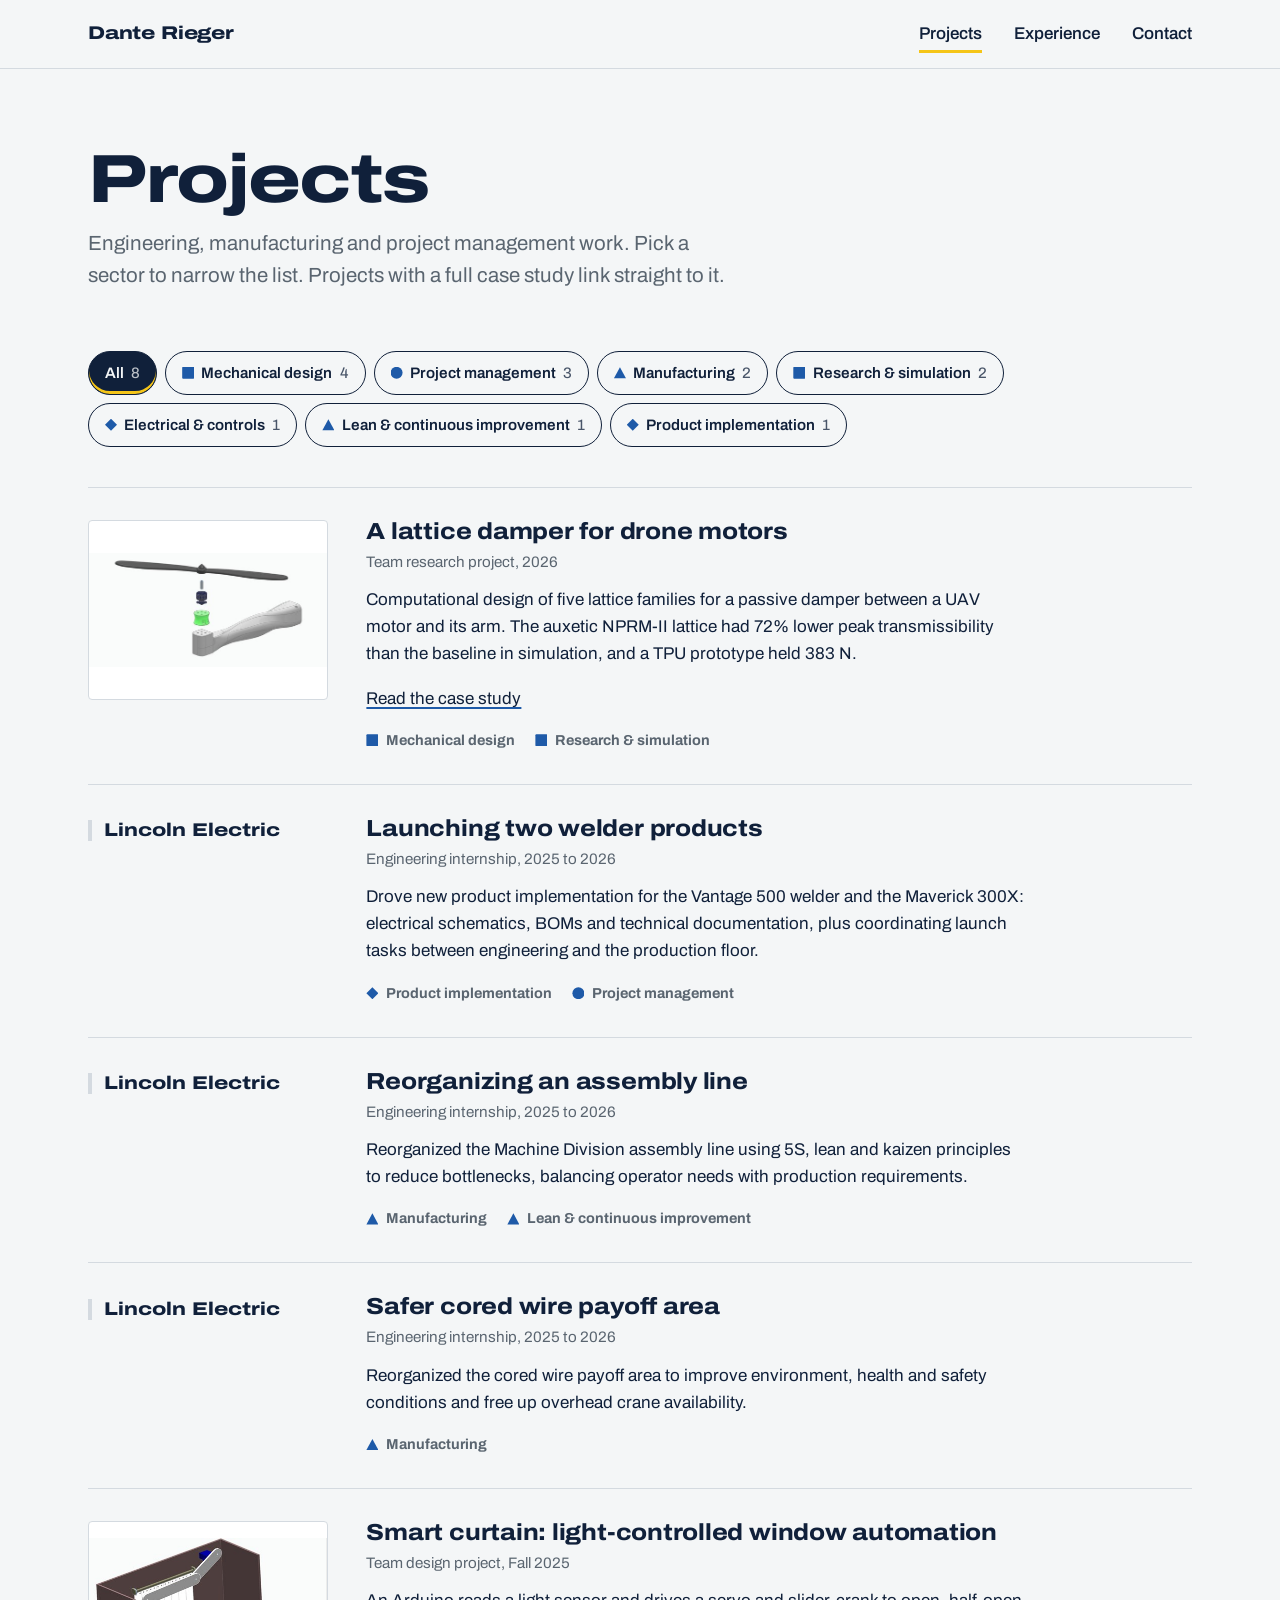
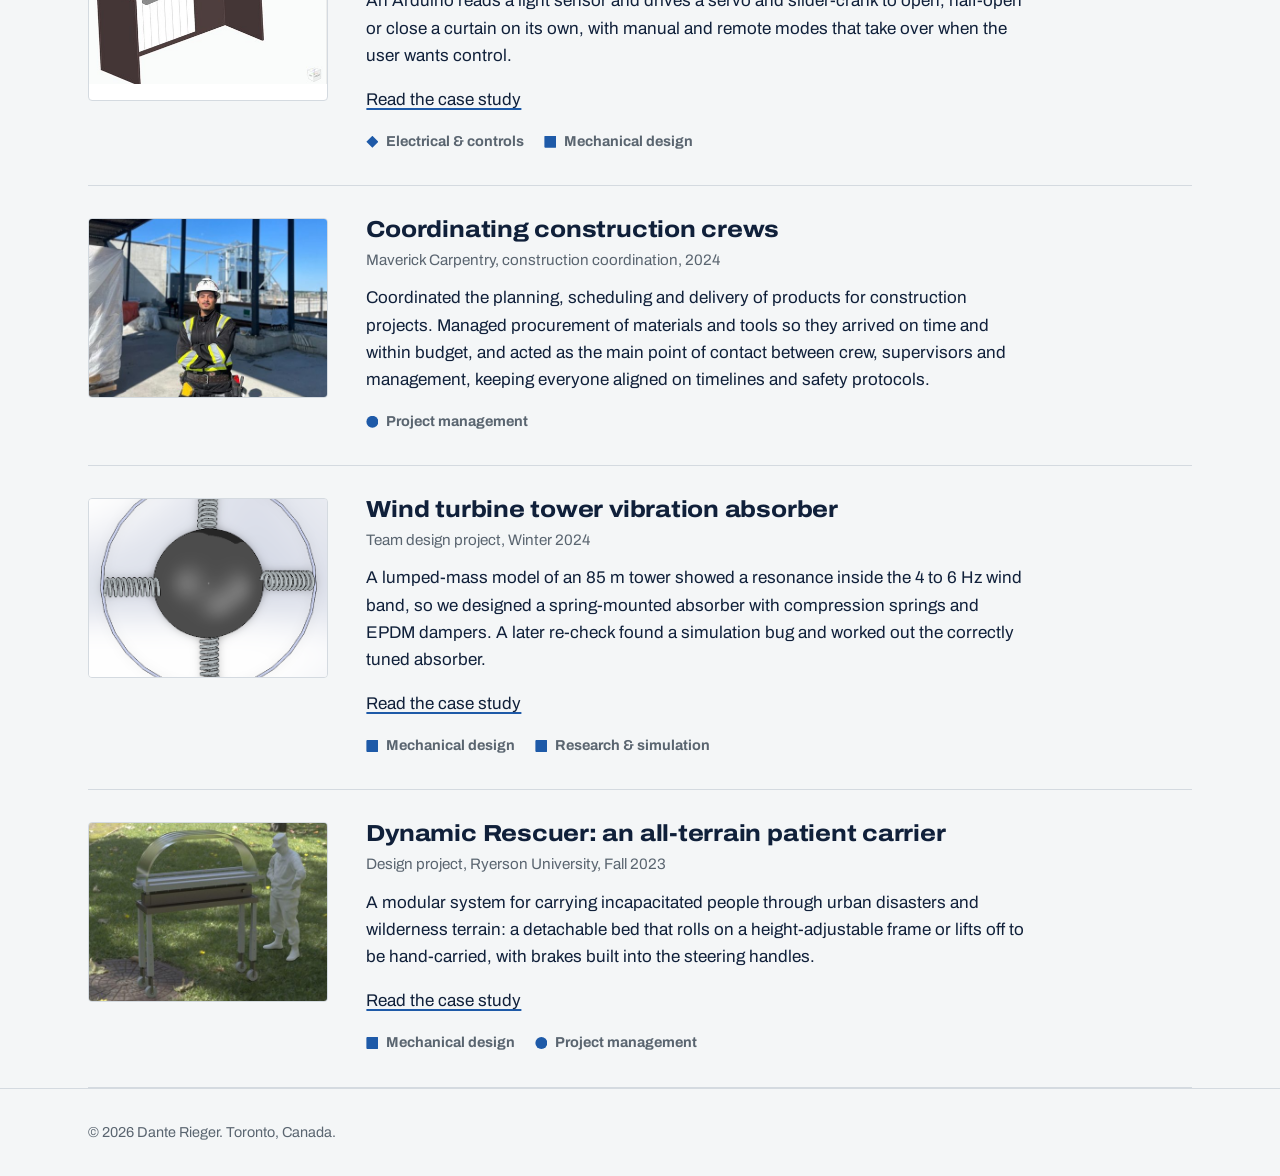
==== commit 1361eafb: "Switch to a blueprint palette with shape-coded sectors One blue family for the colour bands with saf" ====
--- a/projects/index.html
+++ b/projects/index.html
@@ -19,8 +19,8 @@
   <link rel="preconnect" href="https://fonts.googleapis.com">
   <link rel="preconnect" href="https://fonts.gstatic.com" crossorigin>
   <link href="https://fonts.googleapis.com/css2?family=Archivo:wdth,wght@62..125,100..900&display=swap" rel="stylesheet">
-  <link rel="stylesheet" href="../assets/css/site.css?v=1795053204">
-  <link rel="icon" href="data:image/svg+xml,%3Csvg xmlns='http://www.w3.org/2000/svg' viewBox='0 0 32 32'%3E%3Crect width='32' height='32' rx='6' fill='%2316212c'/%3E%3Cpath d='M7 9h18l-5 7 5 7H7l5-7z' fill='none' stroke='%234ade80' stroke-width='2.5' stroke-linejoin='round'/%3E%3C/svg%3E">
+  <link rel="stylesheet" href="../assets/css/site.css?v=1795053934">
+  <link rel="icon" href="data:image/svg+xml,%3Csvg xmlns='http://www.w3.org/2000/svg' viewBox='0 0 32 32'%3E%3Crect width='32' height='32' rx='6' fill='%2310203a'/%3E%3Cpath d='M7 9h18l-5 7 5 7H7l5-7z' fill='none' stroke='%23f5c518' stroke-width='2.5' stroke-linejoin='round'/%3E%3C/svg%3E">
 </head>
 <body>
   <a class="skip" href="#main">Skip to content</a>
@@ -157,6 +157,6 @@
     </div>
   </footer>
 
-  <script src="../assets/js/projects.js?v=1795053204" defer></script>
+  <script src="../assets/js/projects.js?v=1795053934" defer></script>
 </body>
 </html>
--- a/assets/css/site.css
+++ b/assets/css/site.css
@@ -1,6 +1,6 @@
 /* Dante Rieger — personal site
-   Palette taken from the shop floor: slate ink, safety-yellow floor marking, walkway orange.
-   TPU green is reserved for the capstone lattice. */
+   Current palette (see the v12 block near the end): a blueprint family of blues on a neutral
+   paper base, safety yellow as the single accent, and sectors marked by shape, not colour. */
 :root {
   --paper: #f4f6f7;
   --panel: #e8efea;
@@ -684,11 +684,105 @@
 /* Copy-email button next to the address */
 .contact-email-row { display: flex; flex-wrap: wrap; align-items: center; gap: 0.75rem 1rem; }
 .copy-email {
-  font: inherit; font-size: 0.95rem; font-weight: 700; color: var(--ink); background: transparent;
-  border: 2px solid var(--ink); border-radius: 999px; padding: 0 1.1rem; min-height: 44px; cursor: pointer;
+  font: inherit; font-size: 0.8rem; font-weight: 700; color: var(--ink); background: transparent;
+  border: 1.5px solid var(--ink); border-radius: 999px; padding: 0 0.8rem; min-height: 32px; cursor: pointer;
   transition: background 0.15s ease, color 0.15s ease;
 }
 .copy-email:hover, .copy-email.is-done { background: var(--ink); color: #fff; }
 .copy-email:focus-visible { outline: 3px solid var(--ink); outline-offset: 3px; }
 .copy-status { position: absolute; width: 1px; height: 1px; overflow: hidden; clip: rect(0 0 0 0); white-space: nowrap; }
 @media (prefers-reduced-motion: reduce) { .copy-email { transition: none; } }
+
+/* ===== v12: blueprint palette =====
+   One blue family for the bands, safety yellow as the single accent, neutral paper base.
+   Sectors are told apart by shape, not colour: square = mechanical design,
+   triangle = manufacturing, circle = project management, diamond = electrical & controls.
+   The --c-* variables now hold clip-path shapes, so existing markup keeps working. */
+:root {
+  --ink: #10203a;
+  --ink-2: #1c3150;
+  --on-ink: #eef3fa;
+  --on-ink-2: #b4c3d9;
+  --orange: #1e5aa8;          /* repurposed: text-safe link blue for underlines, hover and focus */
+  --green: #1e5aa8;
+  --tpu: #1e5aa8;
+  --tpu-light: #f5c518;
+  --blue-900: #10203a;
+  --blue-800: #12306b;
+  --blue-600: #1e5aa8;
+  --blue-850: #0b2a52;
+  --blue-100: #dbe7f6;
+  --mark: #1e5aa8;            /* sector shape colour on light backgrounds */
+  --panel: #eaf0f8;
+  --walkway: #dbe7f6;
+  --c-mech: inset(0 round 1px);
+  --c-mfg: polygon(50% 4%, 100% 96%, 0 96%);
+  --c-pm: circle(50%);
+  --c-elec: polygon(50% 0, 100% 50%, 50% 100%, 0 50%);
+}
+.band-ink, .chapter-now, .chapter-floor, .chapter-capstone, .site-footer { --mark: var(--yellow); }
+
+/* Shapes instead of coloured squares */
+.sector-tag { color: inherit; }
+.sector-tag::before, .filters .chip, .index-list .ix-title::before { background: var(--mark); clip-path: var(--sector); border-radius: 0; }
+.sector-tag::before, .filters .chip { width: 0.75rem; height: 0.75rem; }
+.band-ink .sector-tag { color: var(--on-ink-2); }
+.chapter-tag::before { background: currentColor; border-radius: 0; width: 0.75rem; height: 0.75rem; }
+.chapter-now .chapter-tag::before { clip-path: var(--c-pm); }
+.chapter-floor .chapter-tag::before { clip-path: var(--c-mfg); }
+.chapter-capstone .chapter-tag::before { clip-path: var(--c-mech); }
+.band-ink .capabilities li { border-top-color: var(--yellow); }
+.band-ink .capabilities li:hover h3 { color: var(--yellow); }
+.ticker-track li, .ticker-track li:nth-child(4n+1) { color: var(--on-ink-2); }
+.index-list li::before { background: var(--blue-100); }
+.index-list a:hover { background: transparent; }
+.filters button:hover:not([aria-pressed="true"]) { background: var(--blue-100); }
+
+/* Bands */
+.band-ink, .site-footer.band-ink { background: var(--blue-900); }
+.chapter-now { background: var(--blue-800); }
+.chapter-now .chapter-tag { color: var(--yellow); }
+.chapter-now .chapter-link { text-decoration-color: var(--yellow); }
+.chapter-now .chapter-link:hover { color: var(--yellow); }
+.chapter-now :focus-visible { outline-color: var(--yellow); }
+.flow-node rect { stroke: #9cc0f5; }
+.flow-node.is-core rect { fill: var(--yellow); }
+.flow-node.is-core text { fill: var(--blue-900); }
+.flow-line { stroke: #9cc0f5; }
+
+.chapter-floor { background: var(--blue-600); color: #fff; }
+.chapter-floor h2 { color: #fff; }
+.chapter-floor .chapter-tag { color: var(--yellow); }
+.chapter-floor .chapter-meta { color: #d6e4f8; }
+.chapter-floor .chapter-link { color: #fff; text-decoration-color: var(--yellow); }
+.chapter-floor .chapter-link:hover { color: var(--yellow); }
+.chapter-floor :focus-visible { outline-color: var(--yellow); }
+.chapter-floor .chapter-steps li, .chapter-floor .chapter-steps li:last-child { border-color: rgba(255, 255, 255, 0.85); }
+.chapter-floor .chapter-steps li::before { color: var(--yellow); }
+
+.chapter-capstone { background: var(--blue-850); color: #e6eefa; }
+.chapter-capstone .chapter-meta, .chapter-capstone .chapter-stats span, .chapter-capstone .lattice figcaption { color: #b9cdf0; }
+.chapter-capstone .lattice-controls, .chapter-capstone .lattice-controls output { color: #e6eefa; }
+
+.band-orange { background: var(--blue-100); color: var(--ink); }
+.band-orange .lede { color: #33496b; }
+.band-orange .contact-email { text-decoration-color: var(--blue-600); }
+.band-orange .contact-email:hover { color: var(--blue-600); text-decoration-color: var(--blue-600); }
+.band-orange a:hover { color: var(--blue-600); }
+
+/* Blueprint grid: faint white lines on the blue bands (major every 96px, minor every 24px).
+   Drawn on a pseudo-element behind the content and faded at the top and bottom,
+   so it melts into the colour seams instead of stopping on a hard edge. */
+.section.band-ink, .chapter-now, .chapter-floor, .chapter-capstone { position: relative; isolation: isolate; }
+.section.band-ink::before, .chapter-now::before, .chapter-floor::before, .chapter-capstone::before {
+  content: ""; position: absolute; inset: 0; z-index: -1; pointer-events: none;
+  background-image:
+    linear-gradient(rgba(255, 255, 255, 0.075) 1px, transparent 1px),
+    linear-gradient(90deg, rgba(255, 255, 255, 0.075) 1px, transparent 1px),
+    linear-gradient(rgba(255, 255, 255, 0.035) 1px, transparent 1px),
+    linear-gradient(90deg, rgba(255, 255, 255, 0.035) 1px, transparent 1px);
+  background-size: 96px 96px, 96px 96px, 24px 24px, 24px 24px;
+  background-position: center top;
+  -webkit-mask-image: linear-gradient(to bottom, transparent, #000 14%, #000 86%, transparent);
+  mask-image: linear-gradient(to bottom, transparent, #000 14%, #000 86%, transparent);
+}
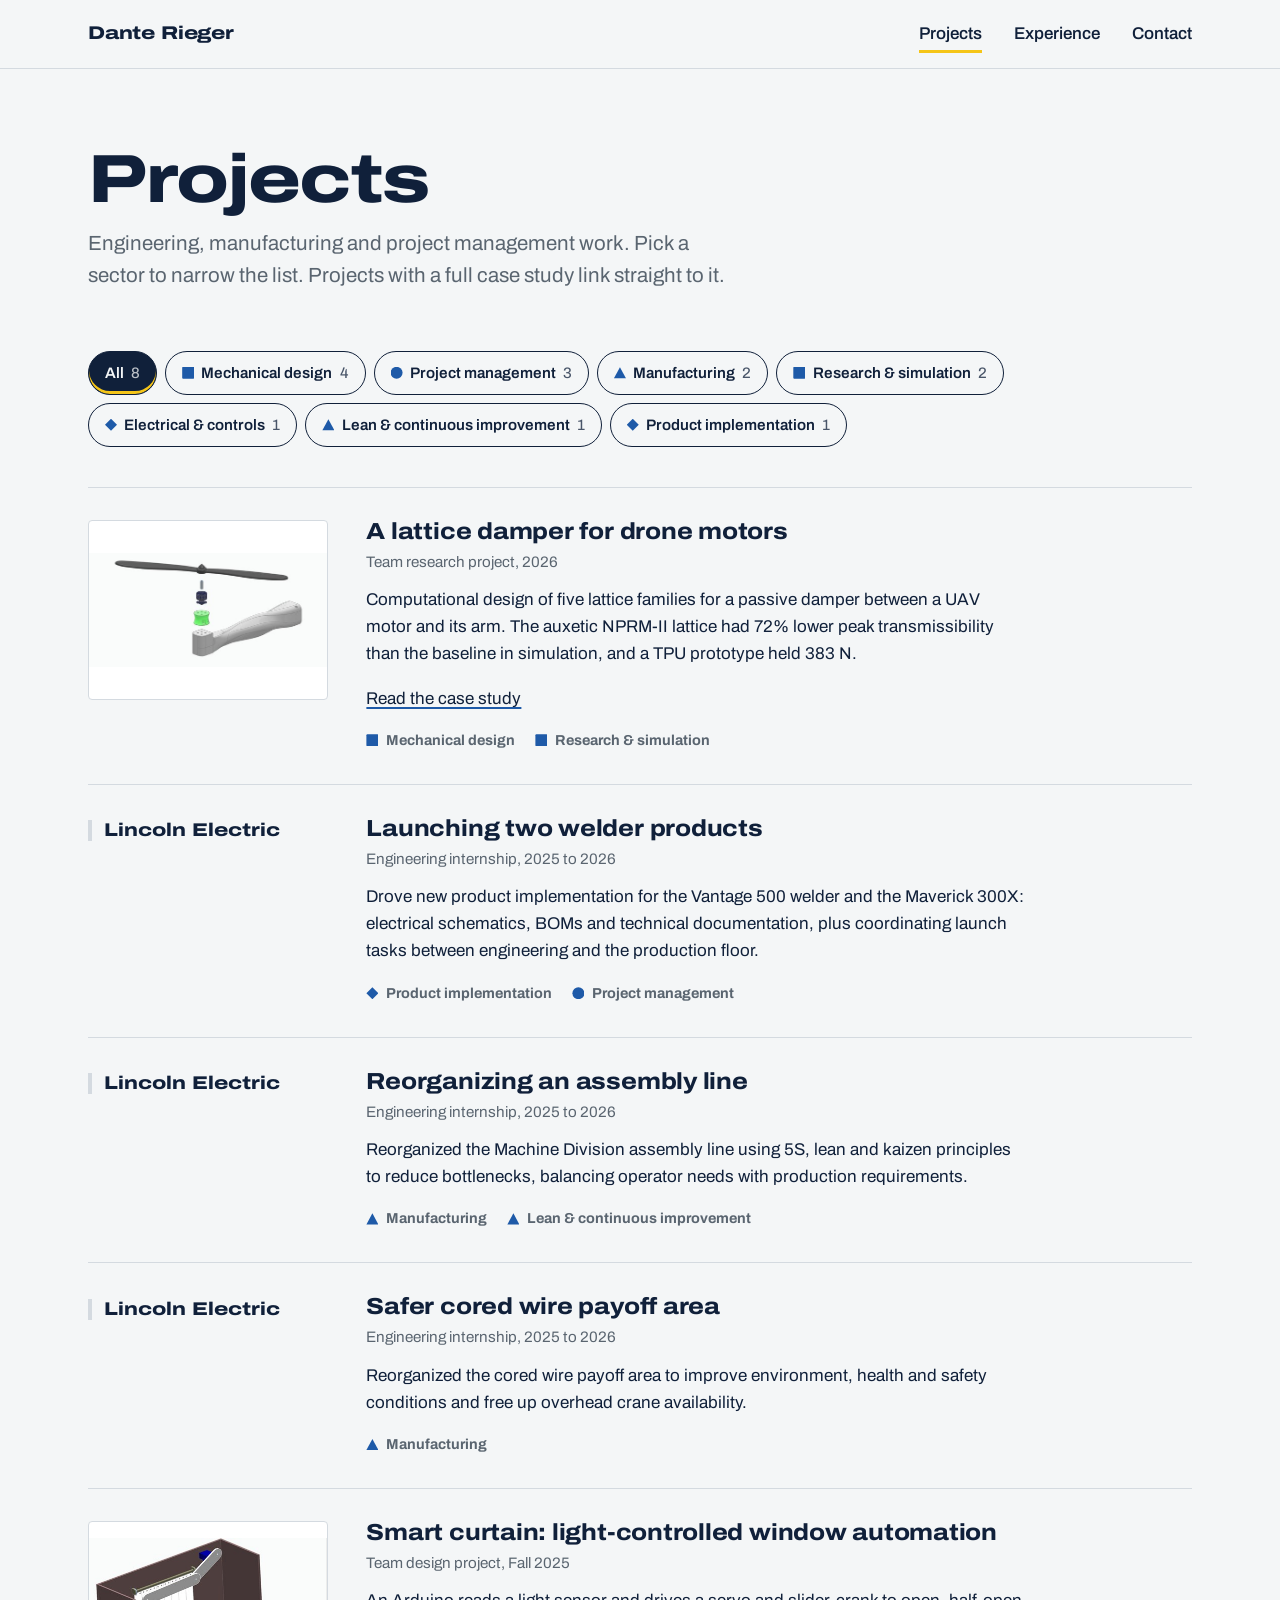
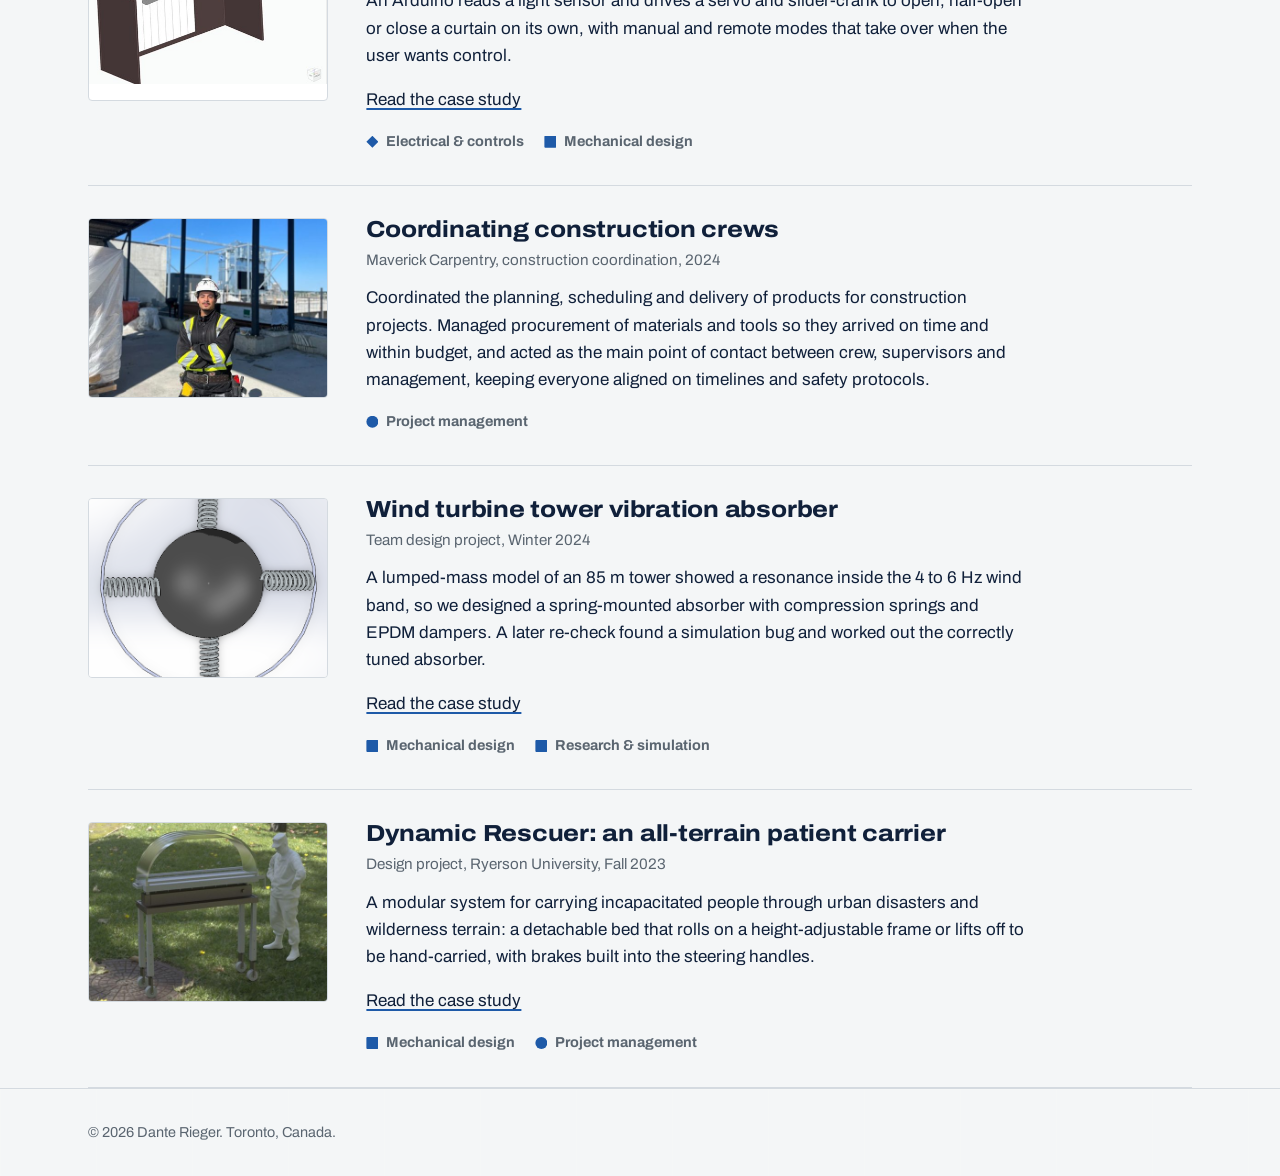
==== commit f1c867b2: "Run the blueprint grid continuously through seams, slightly fainter Co-Authored-By: Claude Opus 5.5 " ====
--- a/projects/index.html
+++ b/projects/index.html
@@ -19,7 +19,7 @@
   <link rel="preconnect" href="https://fonts.googleapis.com">
   <link rel="preconnect" href="https://fonts.gstatic.com" crossorigin>
   <link href="https://fonts.googleapis.com/css2?family=Archivo:wdth,wght@62..125,100..900&display=swap" rel="stylesheet">
-  <link rel="stylesheet" href="../assets/css/site.css?v=1795053934">
+  <link rel="stylesheet" href="../assets/css/site.css?v=1795054126">
   <link rel="icon" href="data:image/svg+xml,%3Csvg xmlns='http://www.w3.org/2000/svg' viewBox='0 0 32 32'%3E%3Crect width='32' height='32' rx='6' fill='%2310203a'/%3E%3Cpath d='M7 9h18l-5 7 5 7H7l5-7z' fill='none' stroke='%23f5c518' stroke-width='2.5' stroke-linejoin='round'/%3E%3C/svg%3E">
 </head>
 <body>
@@ -157,6 +157,6 @@
     </div>
   </footer>
 
-  <script src="../assets/js/projects.js?v=1795053934" defer></script>
+  <script src="../assets/js/projects.js?v=1795054126" defer></script>
 </body>
 </html>
--- a/assets/css/site.css
+++ b/assets/css/site.css
@@ -786,3 +786,22 @@
   -webkit-mask-image: linear-gradient(to bottom, transparent, #000 14%, #000 86%, transparent);
   mask-image: linear-gradient(to bottom, transparent, #000 14%, #000 86%, transparent);
 }
+
+/* Blueprint grid v2: runs continuously through the blue bands, the colour seams and the footer.
+   Each piece is offset by its distance from the top of the page (set in motion.js), so the lines
+   line up across element edges. White lines this faint disappear on their own over light colours. */
+.section.band-ink::before, .chapter-now::before, .chapter-floor::before, .chapter-capstone::before,
+.seam::before, .site-footer::before {
+  content: ""; position: absolute; inset: 0; pointer-events: none;
+  background-image:
+    linear-gradient(rgba(255, 255, 255, 0.06) 1px, transparent 1px),
+    linear-gradient(90deg, rgba(255, 255, 255, 0.06) 1px, transparent 1px),
+    linear-gradient(rgba(255, 255, 255, 0.028) 1px, transparent 1px),
+    linear-gradient(90deg, rgba(255, 255, 255, 0.028) 1px, transparent 1px);
+  background-size: 96px 96px, 96px 96px, 24px 24px, 24px 24px;
+  background-position: 0 var(--grid-y, 0px);
+  -webkit-mask-image: none; mask-image: none;
+}
+.section.band-ink::before, .chapter-now::before, .chapter-floor::before, .chapter-capstone::before, .site-footer::before { z-index: -1; }
+.site-footer { position: relative; isolation: isolate; }
+.seam::before { z-index: 0; }
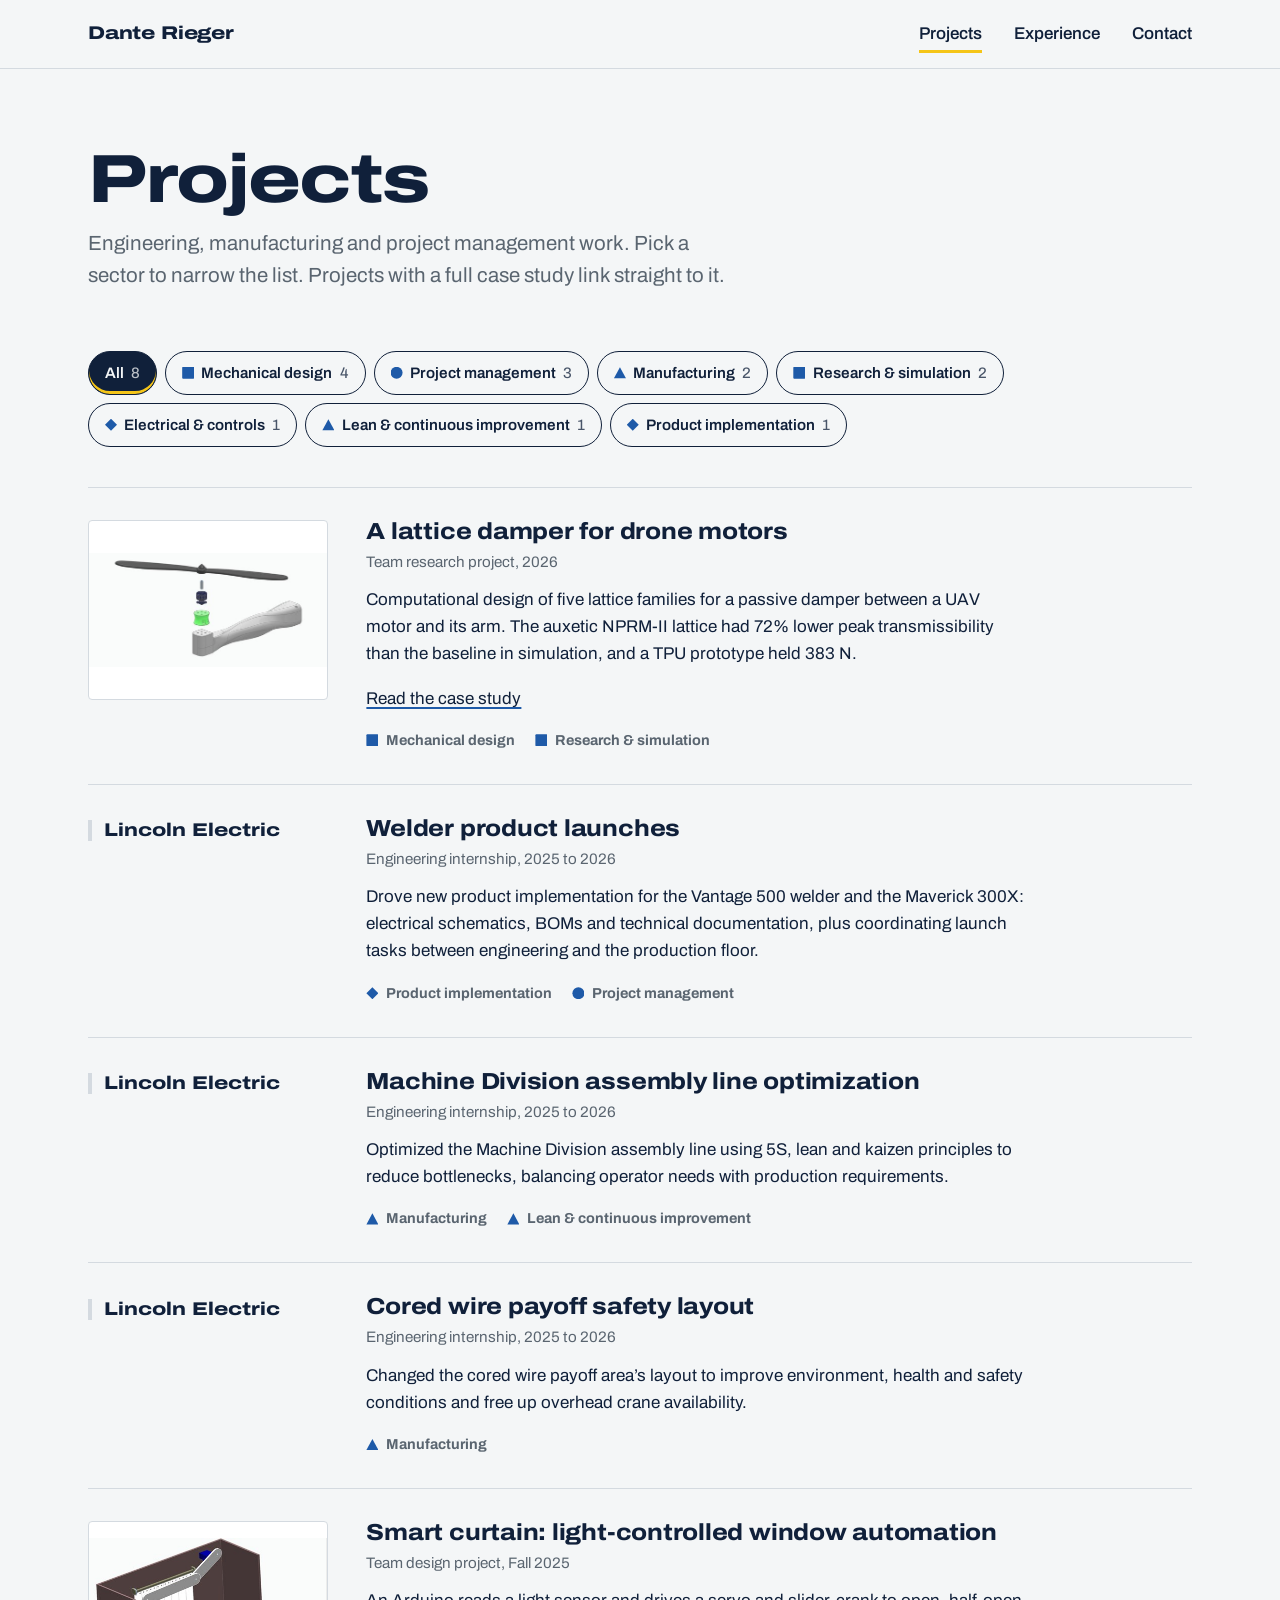
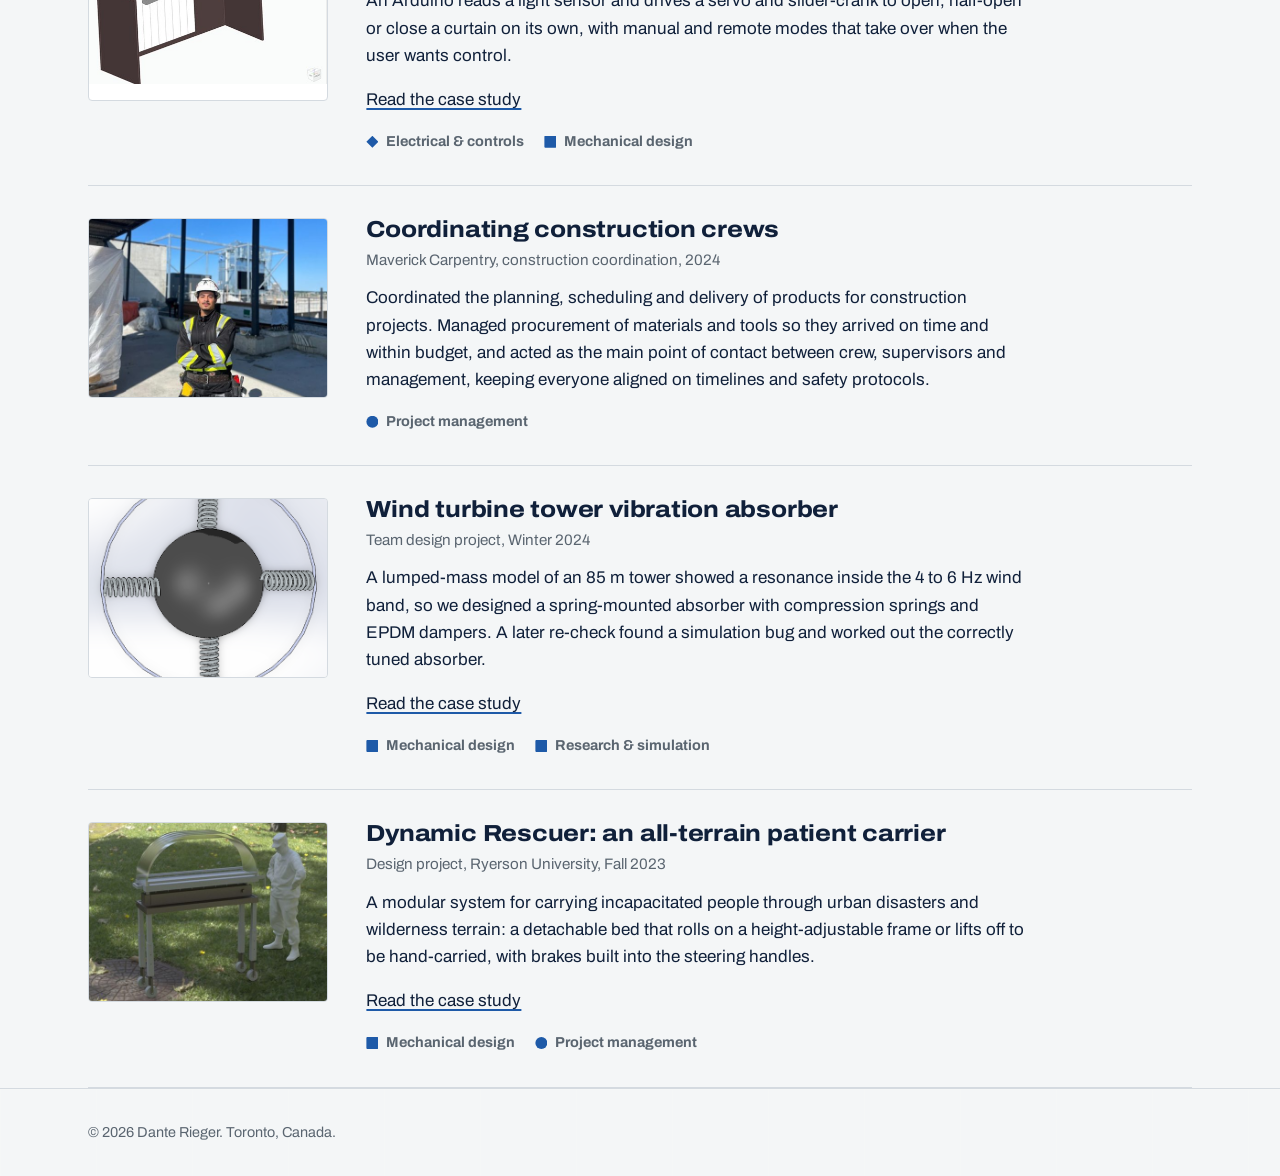
==== commit f8a2b9c1: "Rename Lincoln Electric projects Welder product launches, Machine Division assembly line optimizatio" ====
--- a/projects/index.html
+++ b/projects/index.html
@@ -19,7 +19,7 @@
   <link rel="preconnect" href="https://fonts.googleapis.com">
   <link rel="preconnect" href="https://fonts.gstatic.com" crossorigin>
   <link href="https://fonts.googleapis.com/css2?family=Archivo:wdth,wght@62..125,100..900&display=swap" rel="stylesheet">
-  <link rel="stylesheet" href="../assets/css/site.css?v=1795054126">
+  <link rel="stylesheet" href="../assets/css/site.css?v=1795135591">
   <link rel="icon" href="data:image/svg+xml,%3Csvg xmlns='http://www.w3.org/2000/svg' viewBox='0 0 32 32'%3E%3Crect width='32' height='32' rx='6' fill='%2310203a'/%3E%3Cpath d='M7 9h18l-5 7 5 7H7l5-7z' fill='none' stroke='%23f5c518' stroke-width='2.5' stroke-linejoin='round'/%3E%3C/svg%3E">
 </head>
 <body>
@@ -73,7 +73,7 @@
         <li class="project" id="welder-launches" data-sectors="Product implementation,Project management">
           <p class="project-org" aria-hidden="true">Lincoln Electric</p>
           <div>
-            <h2>Launching two welder products</h2>
+            <h2>Welder product launches</h2>
             <p class="meta">Engineering internship, 2025 to 2026</p>
             <p>Drove new product implementation for the Vantage 500 welder and the Maverick 300X: electrical schematics, BOMs and technical documentation, plus coordinating launch tasks between engineering and the production floor.</p>
             <p class="sectors">Product implementation, Project management</p>
@@ -83,9 +83,9 @@
         <li class="project" id="assembly-line" data-sectors="Manufacturing,Lean & continuous improvement">
           <p class="project-org" aria-hidden="true">Lincoln Electric</p>
           <div>
-            <h2>Reorganizing an assembly line</h2>
+            <h2>Machine Division assembly line optimization</h2>
             <p class="meta">Engineering internship, 2025 to 2026</p>
-            <p>Reorganized the Machine Division assembly line using 5S, lean and kaizen principles to reduce bottlenecks, balancing operator needs with production requirements.</p>
+            <p>Optimized the Machine Division assembly line using 5S, lean and kaizen principles to reduce bottlenecks, balancing operator needs with production requirements.</p>
             <p class="sectors">Manufacturing, Lean &amp; continuous improvement</p>
           </div>
         </li>
@@ -93,9 +93,9 @@
         <li class="project" id="cored-wire" data-sectors="Manufacturing">
           <p class="project-org" aria-hidden="true">Lincoln Electric</p>
           <div>
-            <h2>Safer cored wire payoff area</h2>
+            <h2>Cored wire payoff safety layout</h2>
             <p class="meta">Engineering internship, 2025 to 2026</p>
-            <p>Reorganized the cored wire payoff area to improve environment, health and safety conditions and free up overhead crane availability.</p>
+            <p>Changed the cored wire payoff area’s layout to improve environment, health and safety conditions and free up overhead crane availability.</p>
             <p class="sectors">Manufacturing</p>
           </div>
         </li>
@@ -157,6 +157,6 @@
     </div>
   </footer>
 
-  <script src="../assets/js/projects.js?v=1795054126" defer></script>
+  <script src="../assets/js/projects.js?v=1795135591" defer></script>
 </body>
 </html>
--- a/assets/css/site.css
+++ b/assets/css/site.css
@@ -805,3 +805,6 @@
 .section.band-ink::before, .chapter-now::before, .chapter-floor::before, .chapter-capstone::before, .site-footer::before { z-index: -1; }
 .site-footer { position: relative; isolation: isolate; }
 .seam::before { z-index: 0; }
+
+/* The ticker sits on the blueprint grid, so its own border lines would double up with the grid lines */
+.band-ink .ticker { border-block: 0; }
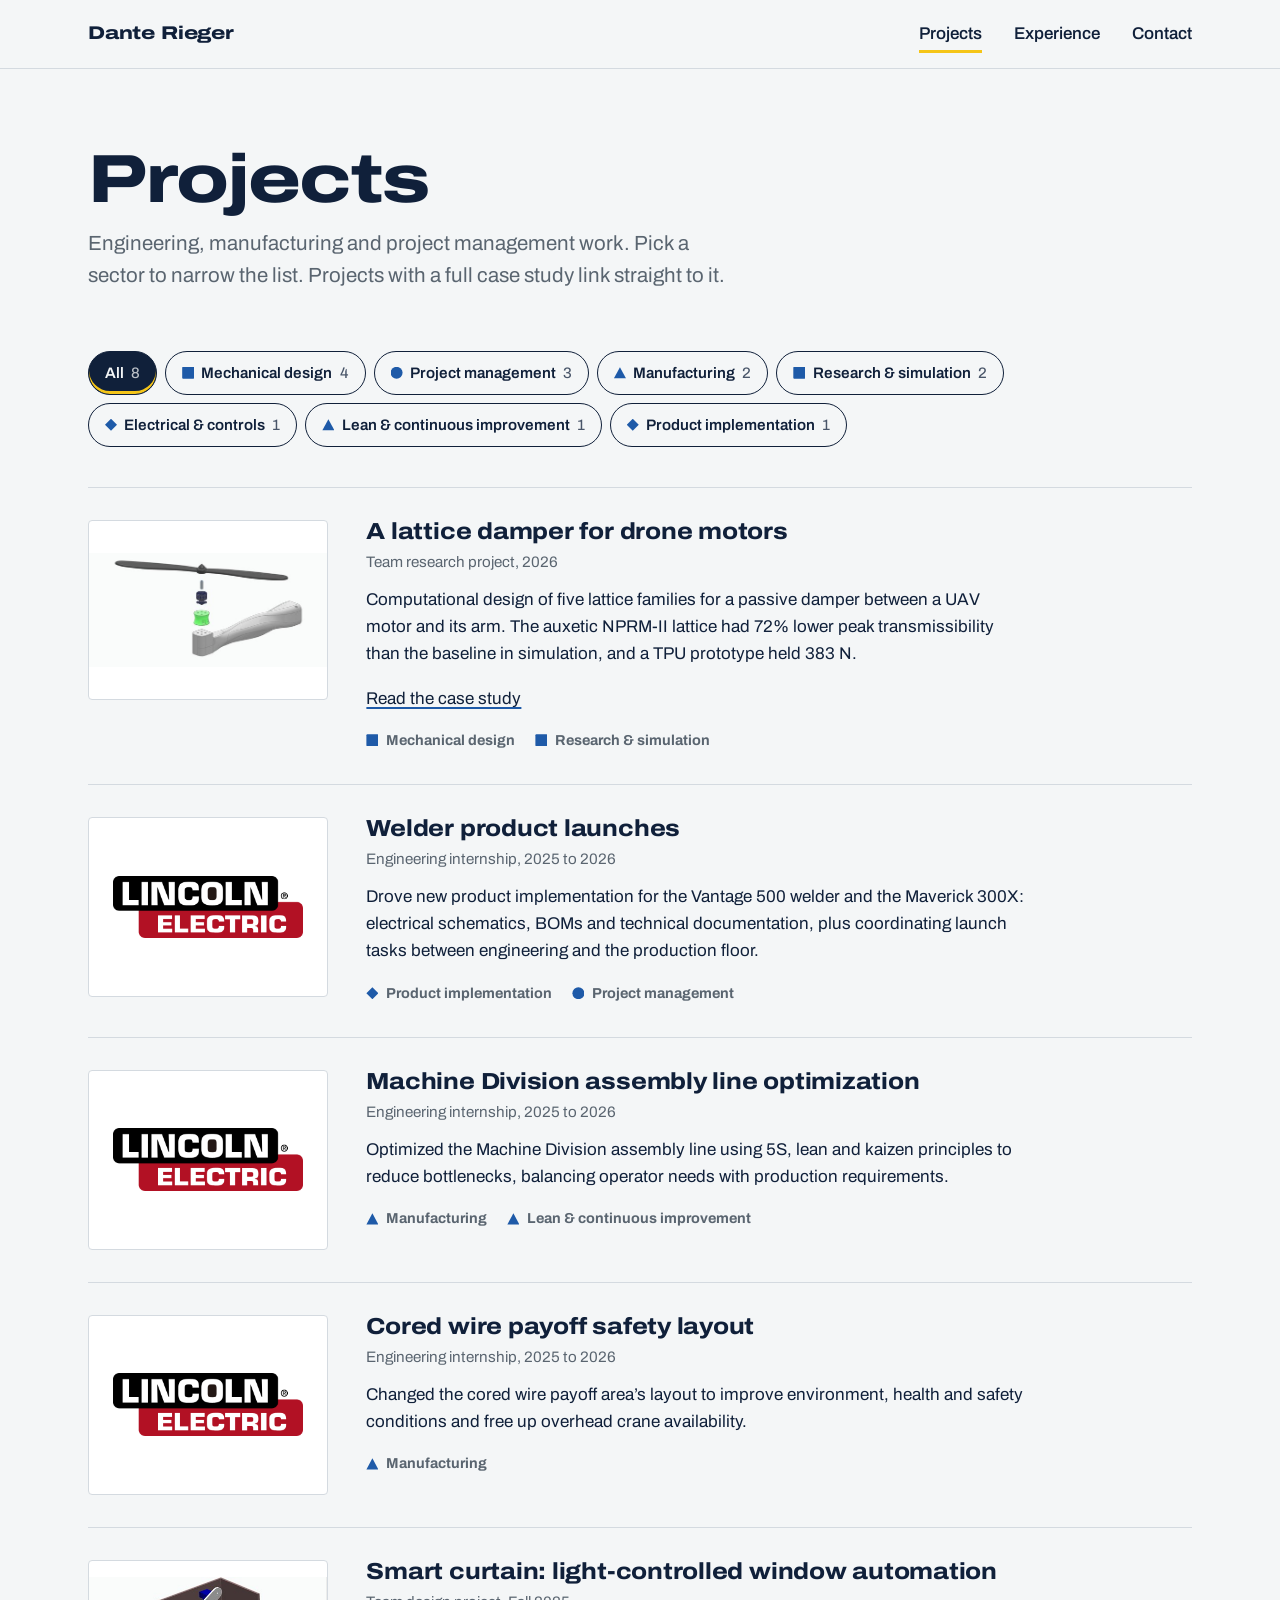
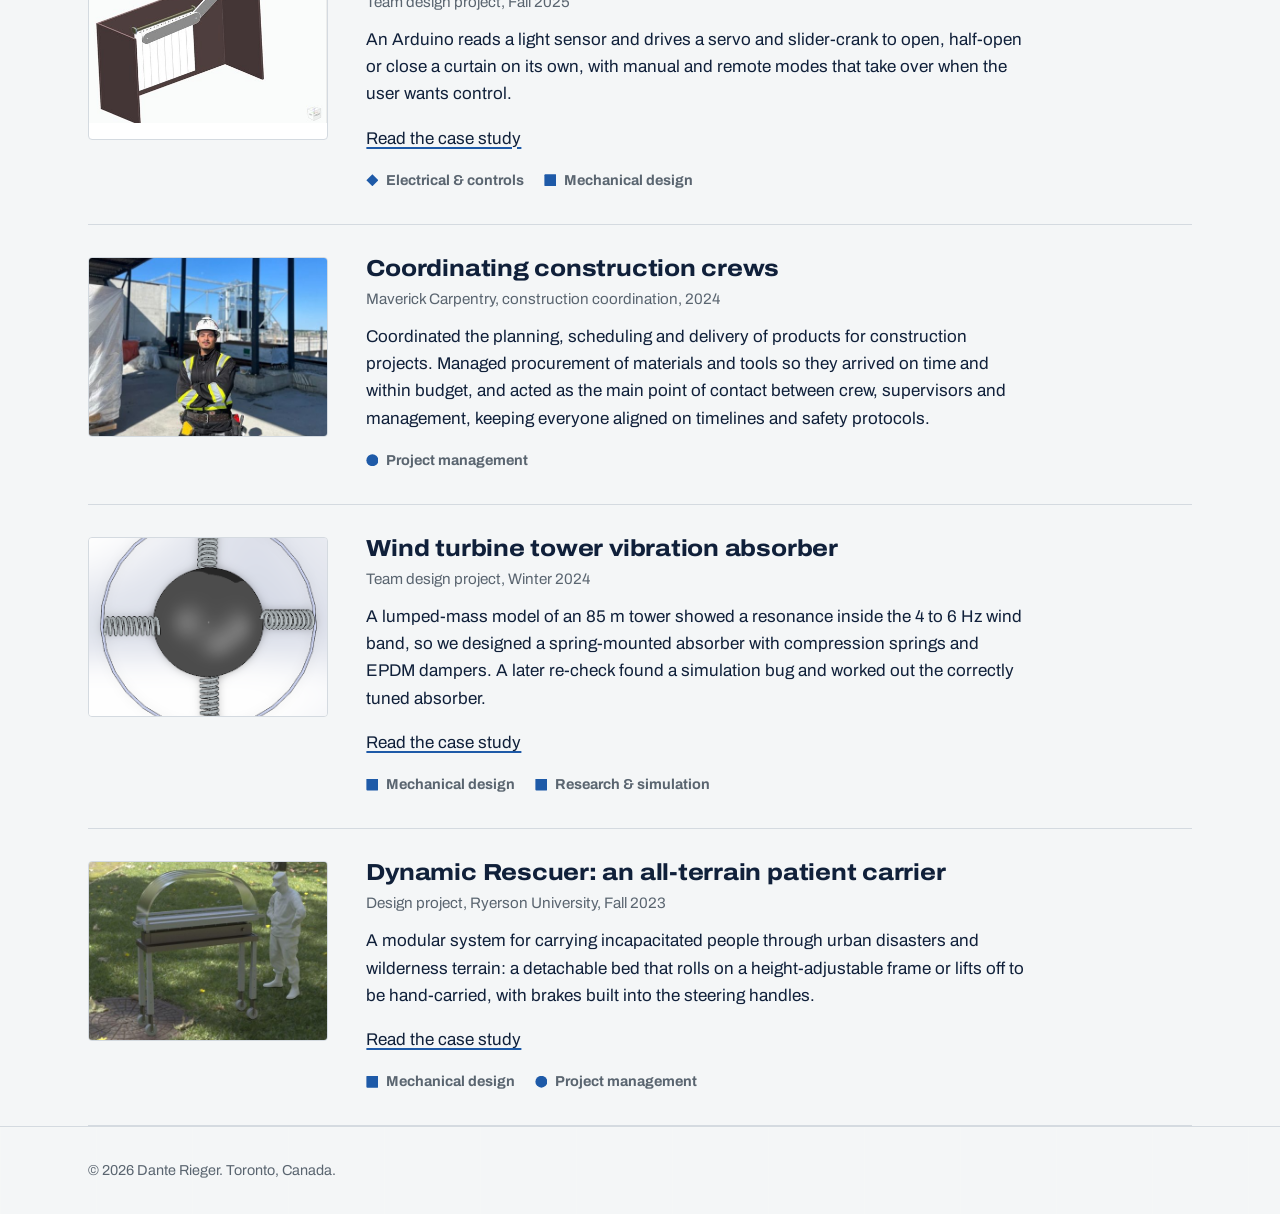
==== commit eb25dca0: "Use the Lincoln Electric logo as the image for its three projects Co-Authored-By: Claude Opus 5.5 <n" ====
--- a/projects/index.html
+++ b/projects/index.html
@@ -19,7 +19,7 @@
   <link rel="preconnect" href="https://fonts.googleapis.com">
   <link rel="preconnect" href="https://fonts.gstatic.com" crossorigin>
   <link href="https://fonts.googleapis.com/css2?family=Archivo:wdth,wght@62..125,100..900&display=swap" rel="stylesheet">
-  <link rel="stylesheet" href="../assets/css/site.css?v=1795135591">
+  <link rel="stylesheet" href="../assets/css/site.css?v=1795135740">
   <link rel="icon" href="data:image/svg+xml,%3Csvg xmlns='http://www.w3.org/2000/svg' viewBox='0 0 32 32'%3E%3Crect width='32' height='32' rx='6' fill='%2310203a'/%3E%3Cpath d='M7 9h18l-5 7 5 7H7l5-7z' fill='none' stroke='%23f5c518' stroke-width='2.5' stroke-linejoin='round'/%3E%3C/svg%3E">
 </head>
 <body>
@@ -71,7 +71,7 @@
         </li>
 
         <li class="project" id="welder-launches" data-sectors="Product implementation,Project management">
-          <p class="project-org" aria-hidden="true">Lincoln Electric</p>
+          <div class="project-thumb project-logo"><img src="../assets/img/logos/lincoln-electric.png" alt="Lincoln Electric" loading="lazy" width="600" height="198"></div>
           <div>
             <h2>Welder product launches</h2>
             <p class="meta">Engineering internship, 2025 to 2026</p>
@@ -81,7 +81,7 @@
         </li>
 
         <li class="project" id="assembly-line" data-sectors="Manufacturing,Lean & continuous improvement">
-          <p class="project-org" aria-hidden="true">Lincoln Electric</p>
+          <div class="project-thumb project-logo"><img src="../assets/img/logos/lincoln-electric.png" alt="Lincoln Electric" loading="lazy" width="600" height="198"></div>
           <div>
             <h2>Machine Division assembly line optimization</h2>
             <p class="meta">Engineering internship, 2025 to 2026</p>
@@ -91,7 +91,7 @@
         </li>
 
         <li class="project" id="cored-wire" data-sectors="Manufacturing">
-          <p class="project-org" aria-hidden="true">Lincoln Electric</p>
+          <div class="project-thumb project-logo"><img src="../assets/img/logos/lincoln-electric.png" alt="Lincoln Electric" loading="lazy" width="600" height="198"></div>
           <div>
             <h2>Cored wire payoff safety layout</h2>
             <p class="meta">Engineering internship, 2025 to 2026</p>
@@ -157,6 +157,6 @@
     </div>
   </footer>
 
-  <script src="../assets/js/projects.js?v=1795135591" defer></script>
+  <script src="../assets/js/projects.js?v=1795135740" defer></script>
 </body>
 </html>
--- a/assets/css/site.css
+++ b/assets/css/site.css
@@ -808,3 +808,7 @@
 
 /* The ticker sits on the blueprint grid, so its own border lines would double up with the grid lines */
 .band-ink .ticker { border-block: 0; }
+
+/* Employer logo in place of a photo, for projects without their own images */
+.project-logo { display: grid; place-items: center; padding: 1.5rem; }
+.project-logo img { width: 100%; height: auto; max-height: 100%; object-fit: contain; }
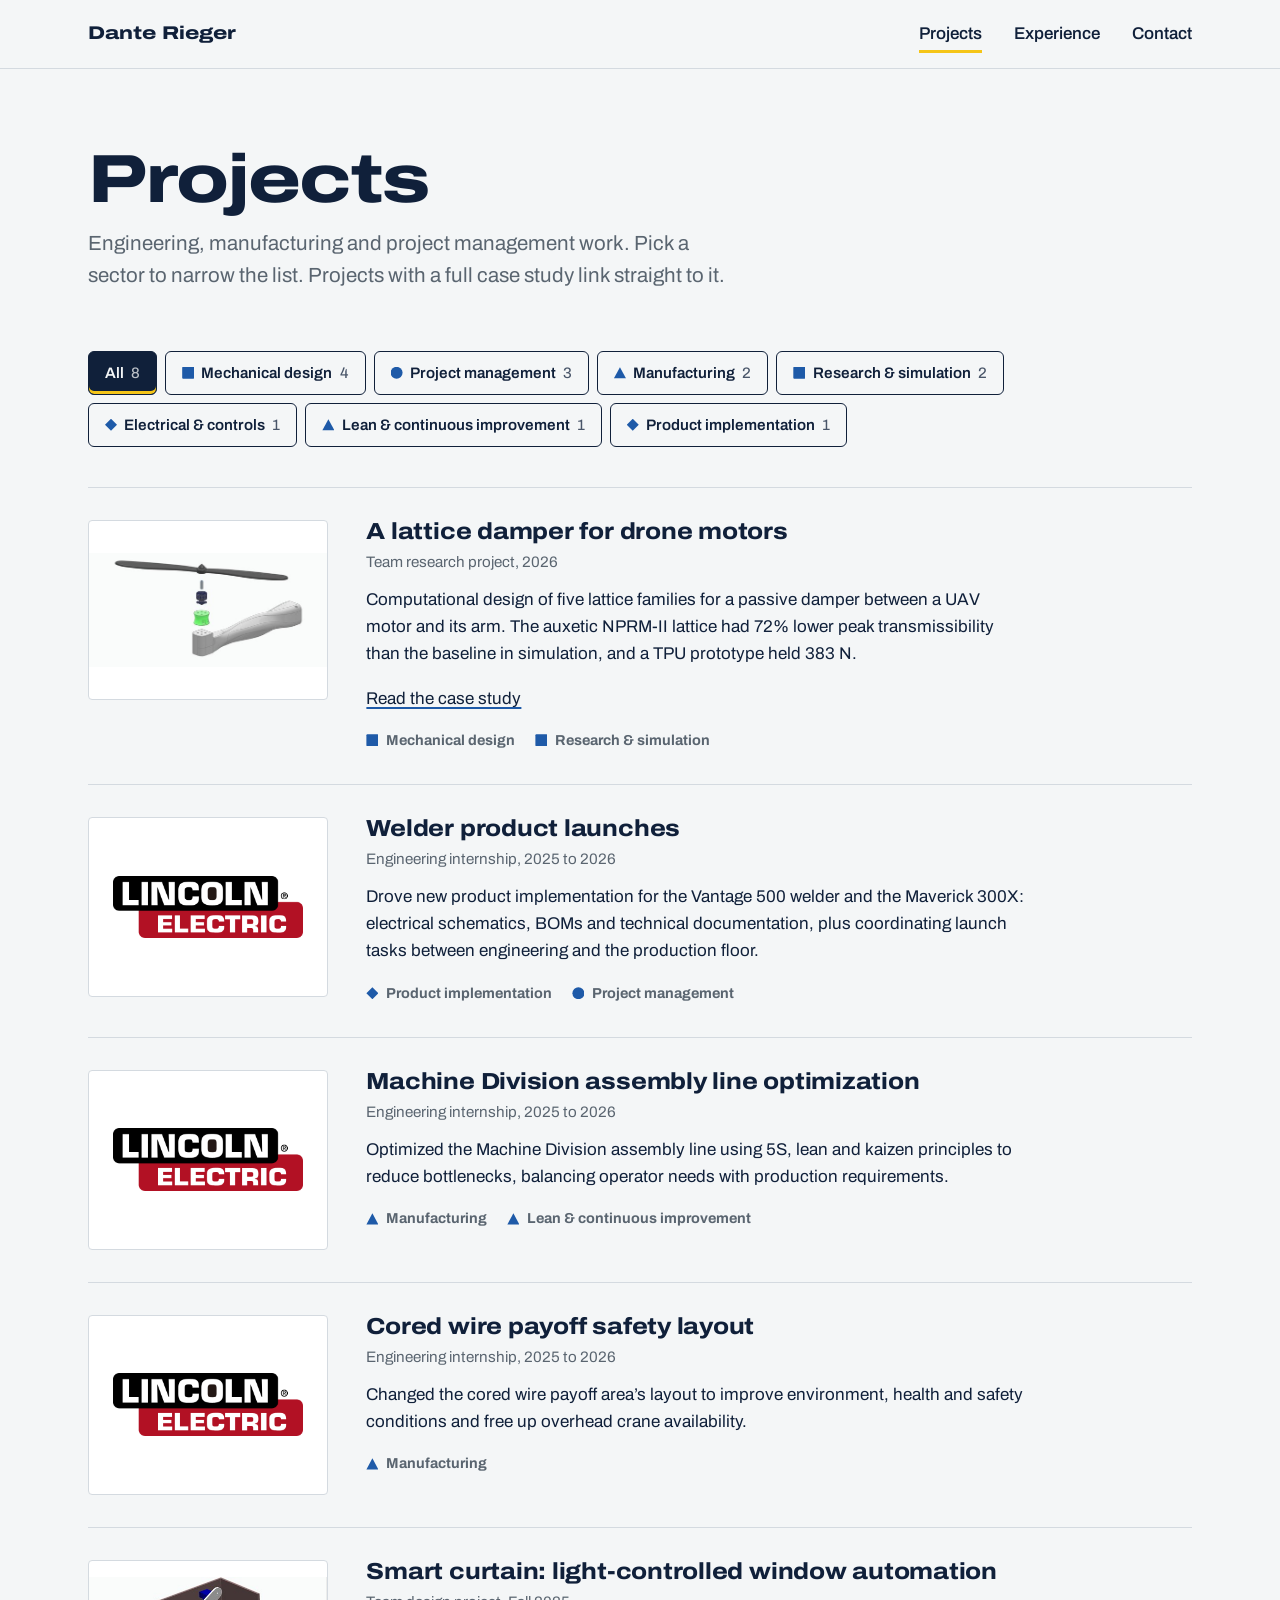
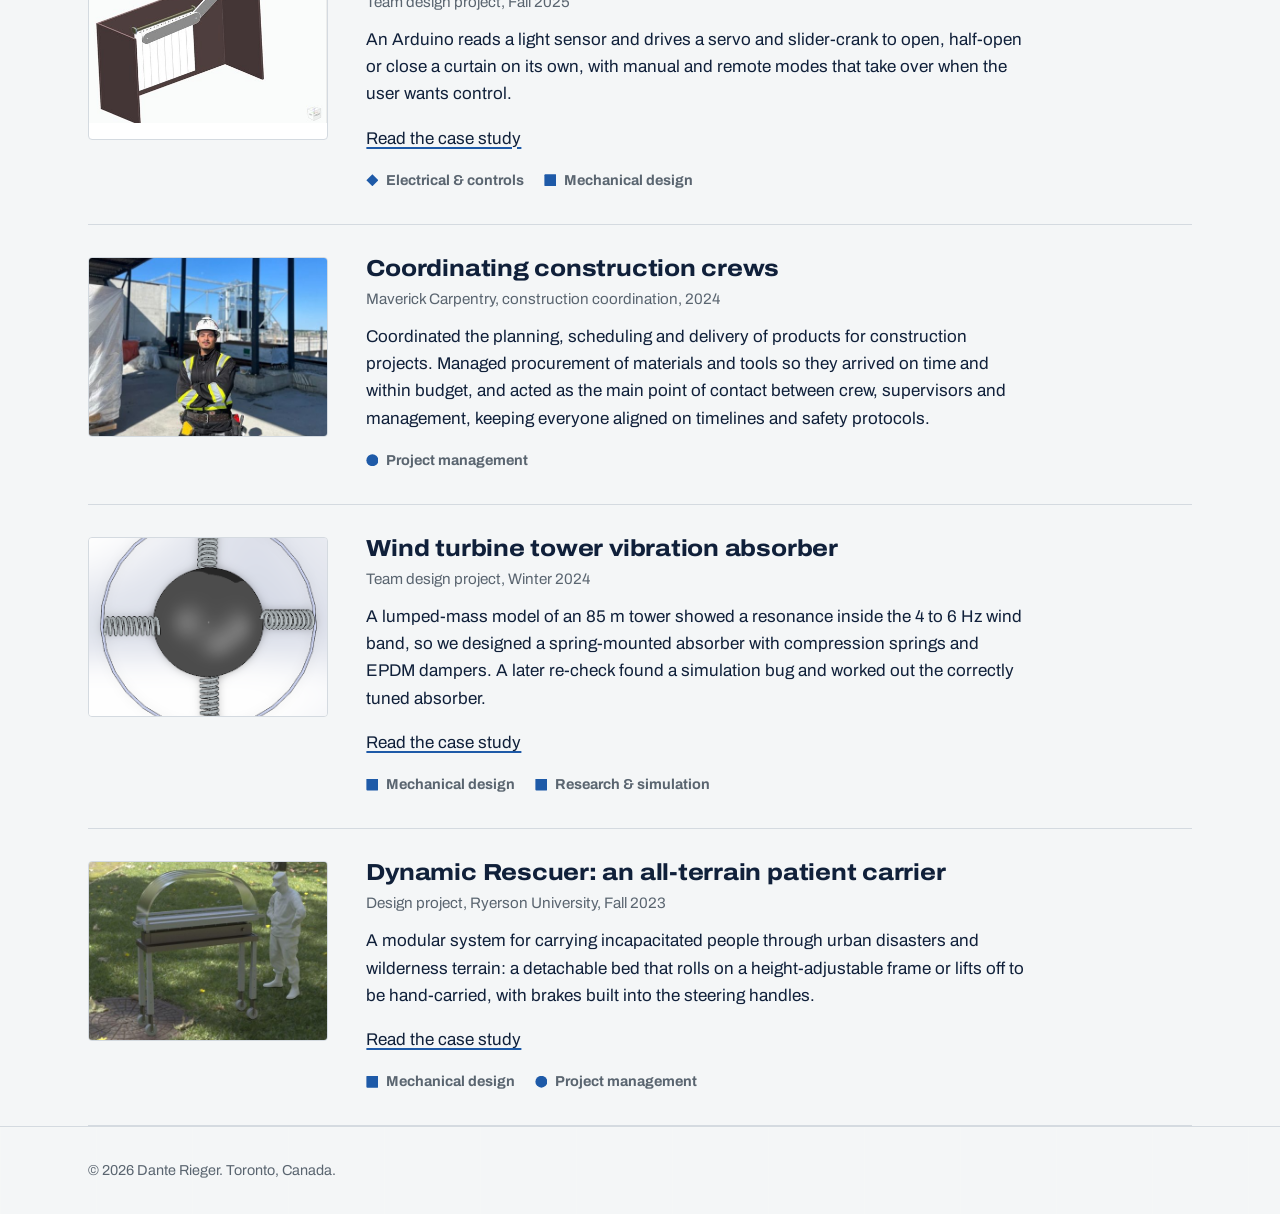
==== commit 234820dc: "Remove decorative tells from the audit Drop the portrait's offset shadow and the headline's full sto" ====
--- a/projects/index.html
+++ b/projects/index.html
@@ -19,7 +19,7 @@
   <link rel="preconnect" href="https://fonts.googleapis.com">
   <link rel="preconnect" href="https://fonts.gstatic.com" crossorigin>
   <link href="https://fonts.googleapis.com/css2?family=Archivo:wdth,wght@62..125,100..900&display=swap" rel="stylesheet">
-  <link rel="stylesheet" href="../assets/css/site.css?v=1795135740">
+  <link rel="stylesheet" href="../assets/css/site.css?v=1795136541">
   <link rel="icon" href="data:image/svg+xml,%3Csvg xmlns='http://www.w3.org/2000/svg' viewBox='0 0 32 32'%3E%3Crect width='32' height='32' rx='6' fill='%2310203a'/%3E%3Cpath d='M7 9h18l-5 7 5 7H7l5-7z' fill='none' stroke='%23f5c518' stroke-width='2.5' stroke-linejoin='round'/%3E%3C/svg%3E">
 </head>
 <body>
@@ -157,6 +157,6 @@
     </div>
   </footer>
 
-  <script src="../assets/js/projects.js?v=1795135740" defer></script>
+  <script src="../assets/js/projects.js?v=1795136541" defer></script>
 </body>
 </html>
--- a/assets/css/site.css
+++ b/assets/css/site.css
@@ -812,3 +812,12 @@
 /* Employer logo in place of a photo, for projects without their own images */
 .project-logo { display: grid; place-items: center; padding: 1.5rem; }
 .project-logo img { width: 100%; height: auto; max-height: 100%; object-fit: contain; }
+
+/* v13: fewer decorative tells */
+.intro-portrait img { box-shadow: none; }
+.brand { letter-spacing: normal; }
+.chapter-tag { padding: 0; border: 0; border-radius: 0; }
+.cert-count { background: none; border-radius: 0; min-width: 0; padding: 0; color: var(--graphite); font-weight: 600; }
+.cert-count::before { content: "("; } .cert-count::after { content: ")"; }
+.filters button, .ticker-toggle, .intro-btn, .copy-email { border-radius: 6px; }
+.cert-count { font-size: 0.95rem; }
